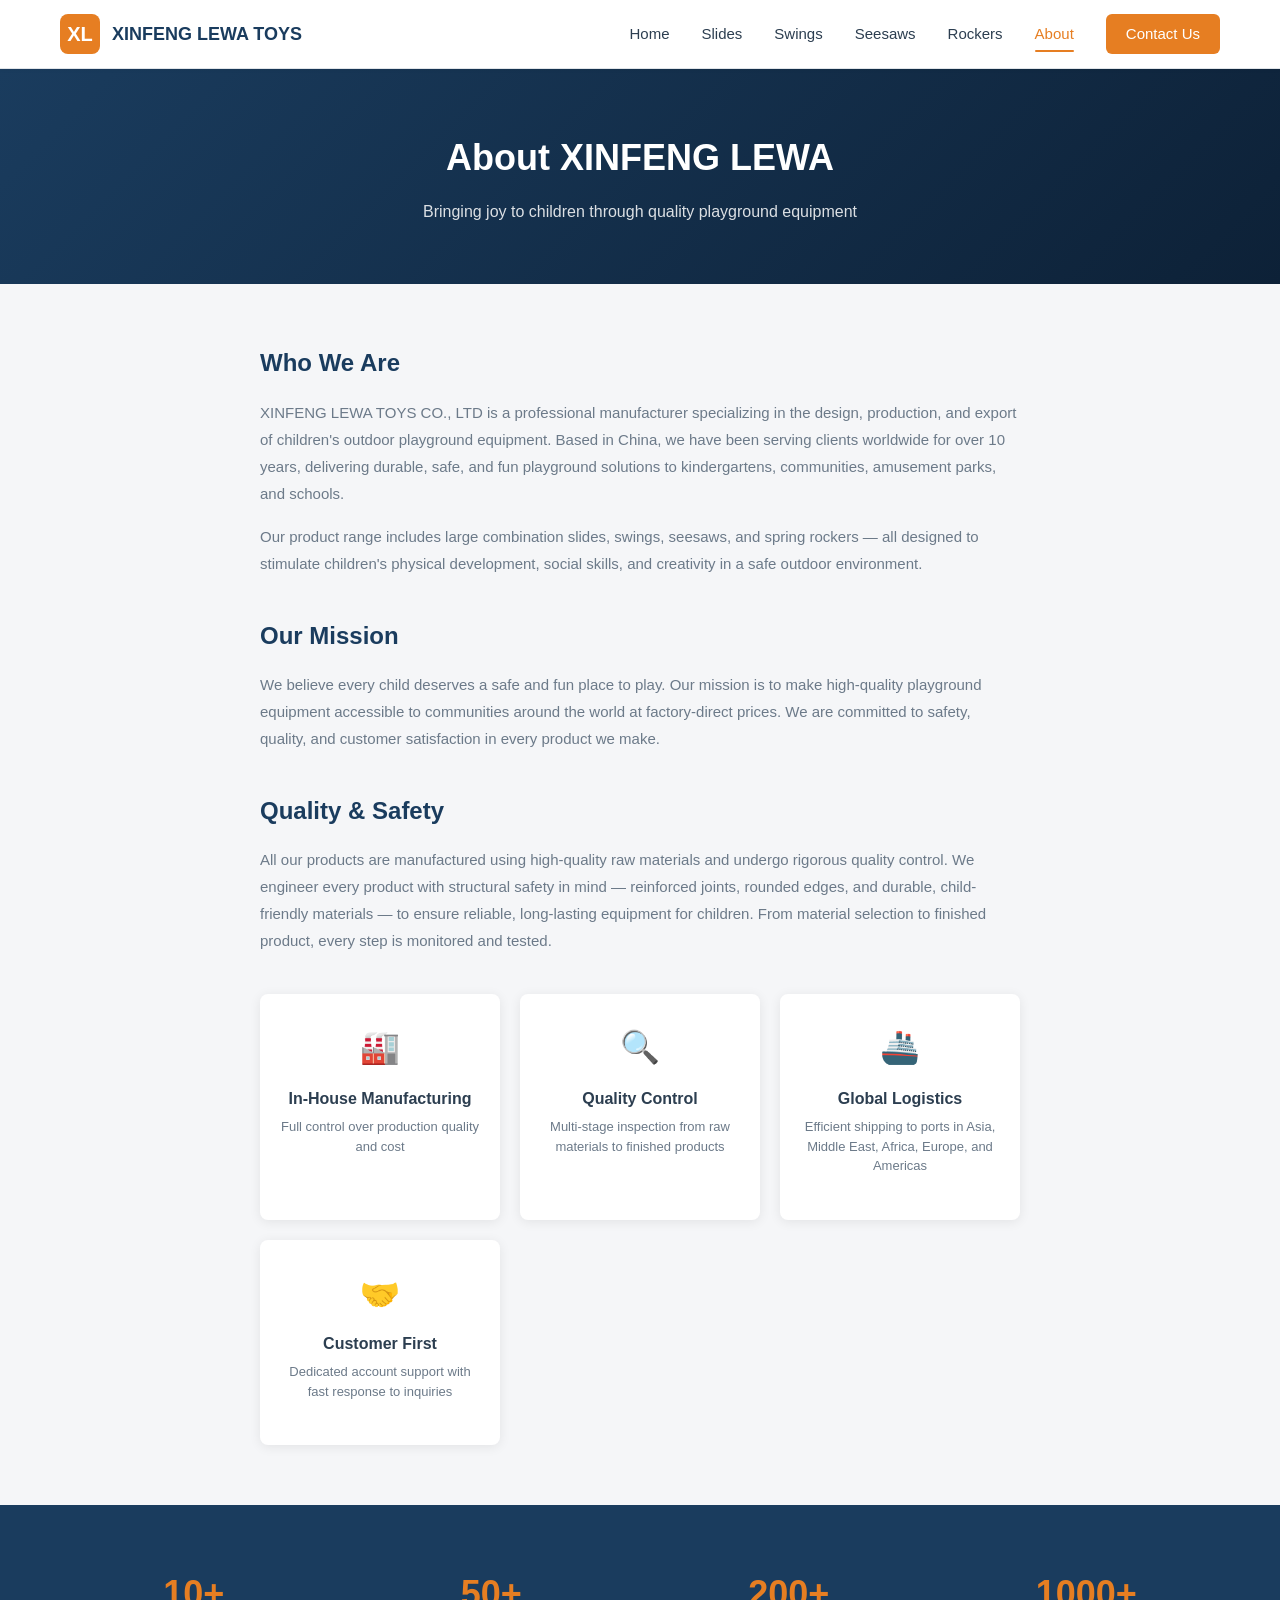
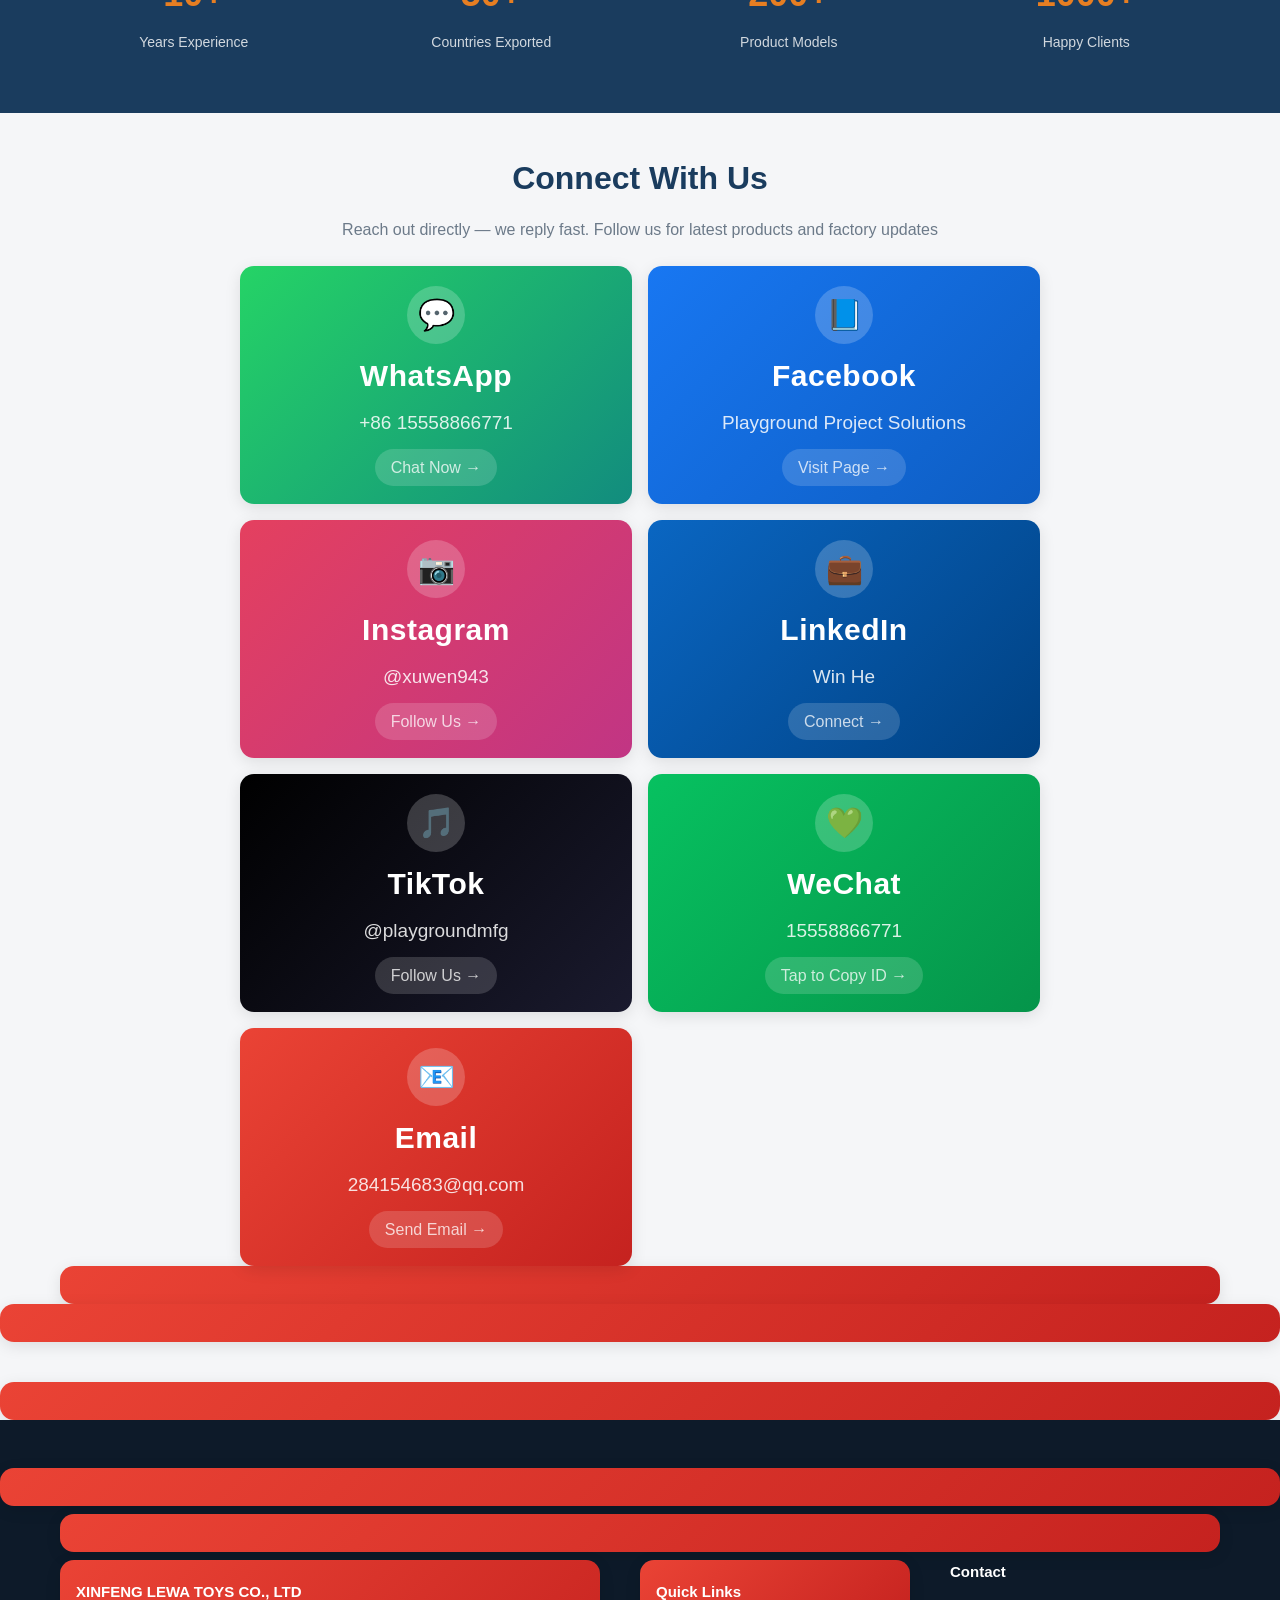
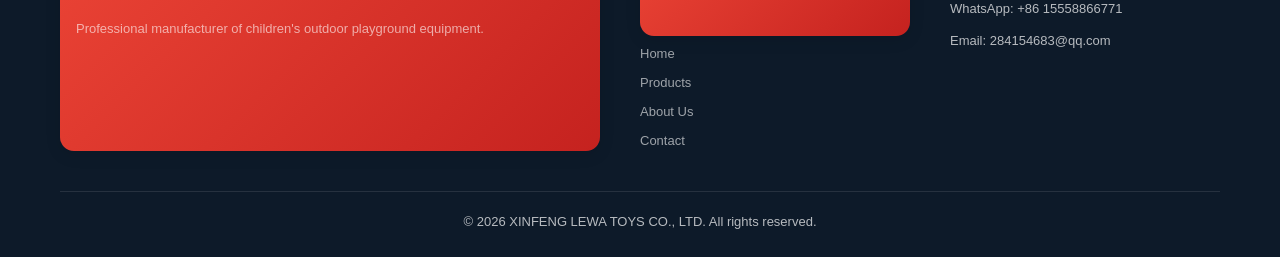
==== about.html @ b0d87ad4 "Add click-to-copy on social handles" ====
<!DOCTYPE html>
<html lang="en">
<head>
<meta charset="UTF-8">
<meta name="viewport" content="width=device-width, initial-scale=1.0">
<meta name="description" content="About XINFENG LEWA TOYS CO., LTD - China-based manufacturer of children's playground equipment with 10+ years of experience.">
<title>About Us | XINFENG LEWA TOYS</title>
<link rel="stylesheet" href="css/style.css">
</head>
<body>

<!-- HEADER -->
<header class="header">
  <div class="header-inner">
    <a href="index.html" class="logo">
      <span class="logo-icon">XL</span>
      XINFENG LEWA TOYS
    </a>
    <div class="hamburger" onclick="document.querySelector('.nav').classList.toggle('mobile-open')">
      <span></span><span></span><span></span>
    </div>
    <nav class="nav">
      <a href="index.html">Home</a>
      <a href="slides.html">Slides</a>
      <a href="swings.html">Swings</a>
      <a href="seesaws.html">Seesaws</a>
      <a href="rockers.html">Rockers</a>
      <a href="about.html" class="active">About</a>
      <a href="contact.html" class="cta">Contact Us</a>
    </nav>
  </div>
</header>

<!-- ABOUT HERO -->
<section class="about-hero">
  <div class="container">
    <h1>About XINFENG LEWA</h1>
    <p>Bringing joy to children through quality playground equipment</p>
  </div>
</section>

<!-- ABOUT CONTENT -->
<section class="about-content">
  <h2>Who We Are</h2>
  <p>XINFENG LEWA TOYS CO., LTD is a professional manufacturer specializing in the design, production, and export of children's outdoor playground equipment. Based in China, we have been serving clients worldwide for over 10 years, delivering durable, safe, and fun playground solutions to kindergartens, communities, amusement parks, and schools.</p>
  <p>Our product range includes large combination slides, swings, seesaws, and spring rockers — all designed to stimulate children's physical development, social skills, and creativity in a safe outdoor environment.</p>

  <h2>Our Mission</h2>
  <p>We believe every child deserves a safe and fun place to play. Our mission is to make high-quality playground equipment accessible to communities around the world at factory-direct prices. We are committed to safety, quality, and customer satisfaction in every product we make.</p>

  <h2>Quality & Safety</h2>
  <p>All our products are manufactured using high-quality raw materials and undergo rigorous quality control. We engineer every product with structural safety in mind — reinforced joints, rounded edges, and durable, child-friendly materials — to ensure reliable, long-lasting equipment for children. From material selection to finished product, every step is monitored and tested.</p>

  <div class="about-values">
    <div class="value-card">
      <div class="val-icon">🏭</div>
      <h3>In-House Manufacturing</h3>
      <p>Full control over production quality and cost</p>
    </div>
    <div class="value-card">
      <div class="val-icon">🔍</div>
      <h3>Quality Control</h3>
      <p>Multi-stage inspection from raw materials to finished products</p>
    </div>
    <div class="value-card">
      <div class="val-icon">🚢</div>
      <h3>Global Logistics</h3>
      <p>Efficient shipping to ports in Asia, Middle East, Africa, Europe, and Americas</p>
    </div>
    <div class="value-card">
      <div class="val-icon">🤝</div>
      <h3>Customer First</h3>
      <p>Dedicated account support with fast response to inquiries</p>
    </div>
  </div>
</section>

<!-- STATS -->
<section class="stats">
  <div class="container">
    <div class="stats-grid">
      <div class="stat-item">
        <div class="num">10+</div>
        <div class="label">Years Experience</div>
      </div>
      <div class="stat-item">
        <div class="num">50+</div>
        <div class="label">Countries Exported</div>
      </div>
      <div class="stat-item">
        <div class="num">200+</div>
        <div class="label">Product Models</div>
      </div>
      <div class="stat-item">
        <div class="num">1000+</div>
        <div class="label">Happy Clients</div>
      </div>
    </div>
  </div>
</section>

<!-- FOOTER -->
<!-- CONNECT WITH US -->
<section class="social-section">
  <div class="container">
    <div class="section-title">
      <h2>Connect With Us</h2>
      <p>Reach out directly — we reply fast. Follow us for latest products and factory updates</p>
    </div>
    <div class="social-grid">
      <a href="https://wa.me/8615558866771" target="_blank" class="social-card whatsapp">
        <div class="social-icon">💬</div>
        <div class="social-name">WhatsApp</div>
        <div class="social-handle">+86 15558866771</div>
        <span class="social-arrow">Chat Now →</span>
      </a>
      <a href="https://www.facebook.com/profile.php?id=61589571517181" target="_blank" class="social-card fb">
        <div class="social-icon">📘</div>
        <div class="social-name">Facebook</div>
        <div class="social-handle">Playground Project Solutions</div>
        <span class="social-arrow">Visit Page →</span>
      </a>
      <a href="https://www.instagram.com/xuwen943/" target="_blank" class="social-card ig">
        <div class="social-icon">📷</div>
        <div class="social-name">Instagram</div>
        <div class="social-handle">@xuwen943</div>
        <span class="social-arrow">Follow Us →</span>
      </a>
      <a href="https://www.linkedin.com/in/win-he-7419ab20b/" target="_blank" class="social-card li">
        <div class="social-icon">💼</div>
        <div class="social-name">LinkedIn</div>
        <div class="social-handle">Win He</div>
        <span class="social-arrow">Connect →</span>
      </a>
      <a href="https://www.tiktok.com/@playgroundmfg" target="_blank" class="social-card tt">
        <div class="social-icon">🎵</div>
        <div class="social-name">TikTok</div>
        <div class="social-handle">@playgroundmfg</div>
        <span class="social-arrow">Follow Us →</span>
      </a>
      <div class="social-card wx" onclick="navigator.clipboard.writeText('15558866771');alert('WeChat ID copied: 15558866771')" style="cursor:pointer;">
        <div class="social-icon">💚</div>
        <div class="social-name">WeChat</div>
        <div class="social-handle">15558866771</div>
        <span class="social-arrow">Tap to Copy ID →</span>
      </div>
      <a href="mailto:284154683@qq.com" class="social-card email">
        <div class="social-icon">📧</div>
        <div class="social-name">Email</div>
        <div class="social-handle">284154683@qq.com</div>
        <span class="social-arrow">Send Email →</span>
      </div>
    </div>
  </div>
</section>

<footer class="footer">
  <div class="container">
    <div class="footer-grid">
      <div>
        <h4>XINFENG LEWA TOYS CO., LTD</h4>
        <p>Professional manufacturer of children's outdoor playground equipment.</p>
      </div>
      <div>
        <h4>Quick Links</h4>
        <a href="index.html">Home</a>
        <a href="products.html">Products</a>
        <a href="about.html">About Us</a>
        <a href="contact.html">Contact</a>
      </div>
      <div>
        <h4>Contact</h4>
        <p>WhatsApp: +86 15558866771</p>
        <p>Email: 284154683@qq.com</p>
      </div>
    </div>
    <div class="footer-bottom">
      &copy; 2026 XINFENG LEWA TOYS CO., LTD. All rights reserved.
    </div>
  </div>
</footer>




<style>
.copy-toast {
  position: fixed;
  bottom: 24px;
  left: 50%;
  transform: translateX(-50%);
  background: #1a3c5e;
  color: #fff;
  padding: 12px 24px;
  border-radius: 8px;
  font-size: 15px;
  font-weight: 600;
  box-shadow: 0 8px 24px rgba(0,0,0,0.25);
  z-index: 99999;
  opacity: 0;
  pointer-events: none;
  transition: opacity 0.3s ease;
}
.copy-toast.show { opacity: 1; }
</style>
<script>
/* Click-to-copy for social handles */
(function(){
  var toast = document.createElement('div');
  toast.className = 'copy-toast';
  toast.textContent = 'Copied!';
  document.body.appendChild(toast);

  document.querySelectorAll('.social-handle').forEach(function(el){
    el.style.cursor = 'copy';
    el.title = 'Click to copy';
    el.addEventListener('click', function(e){
      e.stopPropagation();
      e.preventDefault();
      var text = el.textContent.trim();
      if (navigator.clipboard && navigator.clipboard.writeText) {
        navigator.clipboard.writeText(text).then(show);
      } else {
        var ta = document.createElement('textarea');
        ta.value = text;
        ta.style.position = 'fixed'; ta.style.opacity = '0';
        document.body.appendChild(ta);
        ta.select();
        document.execCommand('copy');
        document.body.removeChild(ta);
        show();
      }
      function show(){
        toast.classList.add('show');
        setTimeout(function(){ toast.classList.remove('show'); }, 1500);
      }
    });
  });
})();
</script>

</body>
</html>
---- css/style.css ----
/* ========================================
   XINFENG LEWA TOYS CO., LTD
   Official Website Styles
   ======================================== */

* { margin: 0; padding: 0; box-sizing: border-box; }

:root {
  --primary: #1a3c5e;
  --primary-light: #2a5f8f;
  --accent: #e67e22;
  --accent-hover: #d35400;
  --bg: #f5f6f8;
  --white: #ffffff;
  --text: #2c3e50;
  --text-light: #6c7a89;
  --border: #e0e4e8;
  --shadow: 0 2px 12px rgba(0,0,0,0.08);
  --shadow-lg: 0 8px 30px rgba(0,0,0,0.12);
  --radius: 8px;
  --transition: 0.3s ease;
}

body {
  font-family: -apple-system, BlinkMacSystemFont, 'Segoe UI', Roboto, 'Helvetica Neue', Arial, sans-serif;
  color: var(--text);
  background: var(--bg);
  line-height: 1.6;
  -webkit-font-smoothing: antialiased;
}

a { text-decoration: none; color: inherit; }
img { max-width: 100%; display: block; }

.container {
  max-width: 1200px;
  margin: 0 auto;
  padding: 0 20px;
}

/* ========================================
   HEADER
   ======================================== */
.header {
  background: var(--white);
  border-bottom: 1px solid var(--border);
  position: sticky;
  top: 0;
  z-index: 1000;
  box-shadow: 0 1px 4px rgba(0,0,0,0.04);
}

.header-inner {
  display: flex;
  align-items: center;
  justify-content: space-between;
  padding: 0 20px;
  max-width: 1200px;
  margin: 0 auto;
  height: 68px;
}

.logo {
  display: flex;
  align-items: center;
  gap: 12px;
  font-weight: 700;
  font-size: 18px;
  color: var(--primary);
}

.logo-icon {
  width: 40px; height: 40px;
  background: var(--accent);
  border-radius: 8px;
  display: flex; align-items: center; justify-content: center;
  color: white;
  font-size: 20px;
  font-weight: 800;
}

.nav { display: flex; gap: 32px; align-items: center; }
.nav a {
  font-size: 15px;
  font-weight: 500;
  color: var(--text);
  position: relative;
  padding: 4px 0;
  transition: color var(--transition);
}
.nav a:hover { color: var(--accent); }
.nav a.active { color: var(--accent); }
.nav a.active::after {
  content: '';
  position: absolute;
  bottom: -2px; left: 0; right: 0;
  height: 2px;
  background: var(--accent);
  border-radius: 1px;
}
.nav a.cta {
  background: var(--accent);
  color: white;
  padding: 8px 20px;
  border-radius: 6px;
  transition: background var(--transition);
}
.nav a.cta:hover { background: var(--accent-hover); }
.nav a.cta::after { display: none; }

.hamburger {
  display: none;
  flex-direction: column;
  gap: 5px;
  cursor: pointer;
  padding: 8px;
}
.hamburger span {
  display: block;
  width: 24px; height: 2px;
  background: var(--text);
  transition: var(--transition);
}

/* ========================================
   PRODUCT SHOWCASE (Top of Homepage)
   ======================================== */
.showcase {
  background: var(--white);
  padding: 28px 0 20px;
  border-bottom: 1px solid var(--border);
}

.showcase-tagline {
  text-align: center;
  margin-bottom: 24px;
}
.showcase-tagline h1 {
  font-size: 22px;
  font-weight: 700;
  color: var(--primary);
  letter-spacing: 1px;
  margin-bottom: 4px;
}
.showcase-tagline p {
  font-size: 14px;
  color: var(--text-light);
}

.showcase-grid {
  display: grid;
  grid-template-columns: repeat(4, 1fr);
  gap: 12px;
}

.showcase-card {
  position: relative;
  border-radius: 10px;
  overflow: hidden;
  cursor: pointer;
  aspect-ratio: 1 / 1;
  box-shadow: var(--shadow);
  transition: box-shadow 0.3s ease;
  display: block;
}
.showcase-card:hover {
  box-shadow: var(--shadow-lg);
}

.showcase-img {
  width: 100%;
  height: 100%;
}
.showcase-img img {
  width: 100%;
  height: 100%;
  object-fit: cover;
}

.showcase-label {
  position: absolute;
  bottom: 0; left: 0; right: 0;
  background: linear-gradient(transparent, rgba(0,0,0,0.75));
  padding: 32px 16px 16px;
  color: #fff;
}
.showcase-label .showcase-count {
  display: inline-block;
  background: var(--accent);
  padding: 3px 10px;
  border-radius: 12px;
  font-size: 12px;
  font-weight: 600;
  margin-bottom: 6px;
}
.showcase-label h3 {
  font-size: 18px;
  font-weight: 700;
}

/* ========================================
   HERO (used for CTA section at bottom)
   ======================================== */
.hero {
  background: linear-gradient(135deg, var(--primary) 0%, #0d2137 100%);
  color: white;
  padding: 80px 0;
  text-align: center;
}

.hero-badges {
  display: flex;
  justify-content: center;
  gap: 12px;
  flex-wrap: wrap;
  margin-bottom: 24px;
}
.hero-badge {
  background: rgba(255,255,255,0.15);
  border: 1px solid rgba(255,255,255,0.25);
  padding: 6px 16px;
  border-radius: 20px;
  font-size: 13px;
  font-weight: 500;
}

.hero h1 {
  font-size: 42px;
  font-weight: 800;
  margin-bottom: 16px;
  letter-spacing: -0.5px;
}
.hero p {
  font-size: 18px;
  opacity: 0.85;
  max-width: 600px;
  margin: 0 auto 32px;
}
.hero-btns { display: flex; gap: 14px; justify-content: center; flex-wrap: wrap; }
.btn {
  display: inline-block;
  padding: 12px 28px;
  border-radius: 6px;
  font-size: 15px;
  font-weight: 600;
  cursor: pointer;
  transition: all var(--transition);
  border: none;
}
.btn-primary { background: var(--accent); color: white; }
.btn-primary:hover { background: var(--accent-hover); transform: translateY(-1px); }
.btn-outline { background: transparent; color: white; border: 2px solid rgba(255,255,255,0.4); }
.btn-outline:hover { border-color: white; }

/* ========================================
   SECTIONS
   ======================================== */
.section { padding: 80px 0; }
.section-title {
  text-align: center;
  margin-bottom: 48px;
}
.section-title h2 {
  font-size: 32px;
  font-weight: 700;
  color: var(--primary);
  margin-bottom: 12px;
}
.section-title p {
  color: var(--text-light);
  font-size: 16px;
  max-width: 600px;
  margin: 0 auto;
}

/* ========================================
   PRODUCT GRID
   ======================================== */
.product-grid {
  display: grid;
  grid-template-columns: repeat(auto-fill, minmax(260px, 1fr));
  gap: 24px;
}

.product-card {
  background: var(--white);
  border-radius: var(--radius);
  overflow: hidden;
  box-shadow: var(--shadow);
  transition: box-shadow var(--transition);
  cursor: pointer;
}
.product-card:hover {
  box-shadow: var(--shadow-lg);
}

.product-card .img-wrap {
  width: 100%;
  height: 280px;
  overflow: hidden;
  background: #fff;
  display: flex;
  align-items: center;
  justify-content: center;
}
.product-card .img-wrap img {
  width: 100%;
  height: 100%;
  object-fit: contain;
}

.product-card .info {
  padding: 16px;
}
.product-card .info .model {
  font-size: 13px;
  color: var(--accent);
  font-weight: 600;
  margin-bottom: 4px;
}
.product-card .info h3 {
  font-size: 16px;
  font-weight: 600;
  margin-bottom: 6px;
  color: var(--text);
}

/* ========================================
   CATEGORY CARDS
   ======================================== */
.cat-grid {
  display: grid;
  grid-template-columns: repeat(auto-fill, minmax(260px, 1fr));
  gap: 24px;
}

.cat-card {
  background: var(--white);
  border-radius: var(--radius);
  padding: 32px 24px;
  text-align: center;
  box-shadow: var(--shadow);
  transition: all var(--transition);
  border: 2px solid transparent;
}
.cat-card:hover {
  border-color: var(--accent);
}
.cat-card .cat-icon {
  width: 60px; height: 60px;
  border-radius: 50%;
  display: flex; align-items: center; justify-content: center;
  margin: 0 auto 16px;
  font-size: 28px;
}
.cat-card h3 { font-size: 18px; margin-bottom: 8px; }
.cat-card p { color: var(--text-light); font-size: 14px; }

/* ========================================
   STATS
   ======================================== */
.stats {
  background: var(--primary);
  color: white;
  padding: 60px 0;
}
.stats-grid {
  display: grid;
  grid-template-columns: repeat(4, 1fr);
  gap: 30px;
  text-align: center;
}
.stat-item .num {
  font-size: 36px;
  font-weight: 800;
  color: var(--accent);
  margin-bottom: 8px;
}
.stat-item .label {
  font-size: 14px;
  opacity: 0.8;
}

/* ========================================
   ABOUT PAGE
   ======================================== */
.about-hero {
  background: linear-gradient(135deg, var(--primary) 0%, #0d2137 100%);
  color: white;
  padding: 60px 0;
  text-align: center;
}
.about-hero h1 { font-size: 36px; font-weight: 800; margin-bottom: 12px; }
.about-hero p { opacity: 0.85; font-size: 16px; }

.about-content {
  max-width: 800px;
  margin: 0 auto;
  padding: 60px 20px;
}
.about-content h2 {
  color: var(--primary);
  font-size: 24px;
  margin-bottom: 16px;
  margin-top: 40px;
}
.about-content h2:first-child { margin-top: 0; }
.about-content p {
  color: var(--text-light);
  margin-bottom: 16px;
  font-size: 15px;
  line-height: 1.8;
}
.about-values {
  display: grid;
  grid-template-columns: repeat(auto-fill, minmax(220px, 1fr));
  gap: 20px;
  margin-top: 40px;
}
.value-card {
  background: var(--white);
  padding: 28px 20px;
  border-radius: var(--radius);
  box-shadow: var(--shadow);
  text-align: center;
}
.value-card .val-icon {
  font-size: 32px;
  margin-bottom: 12px;
}
.value-card h3 { font-size: 16px; margin-bottom: 6px; }
.value-card p { font-size: 13px; color: var(--text-light); line-height: 1.5; }

/* ========================================
   CONTACT PAGE
   ======================================== */
.contact-grid {
  display: grid;
  grid-template-columns: 1fr 1fr;
  gap: 40px;
  max-width: 1000px;
  margin: 0 auto;
}
.contact-info h3 {
  font-size: 22px;
  margin-bottom: 20px;
  color: var(--primary);
}
.contact-item {
  display: flex;
  align-items: flex-start;
  gap: 14px;
  margin-bottom: 24px;
}
.contact-item .ci-icon {
  width: 44px; height: 44px;
  border-radius: 50%;
  background: #fef0e4;
  display: flex; align-items: center; justify-content: center;
  font-size: 20px;
  flex-shrink: 0;
}
.contact-item .ci-text h4 { font-size: 15px; margin-bottom: 4px; }
.contact-item .ci-text p { color: var(--text-light); font-size: 14px; }

/* ========================================
   SOCIAL MEDIA SECTION
   ======================================== */
.social-section {
  padding: 40px 0;
  background: var(--bg);
}
.social-section .section-title {
  margin-bottom: 24px;
}
.social-grid {
  display: grid;
  grid-template-columns: repeat(2, 1fr);
  gap: 16px;
  max-width: 800px;
  margin: 0 auto;
}
.social-card {
  display: flex;
  flex-direction: column;
  align-items: center;
  gap: 8px;
  padding: 20px 16px 18px;
  border-radius: 14px;
  text-decoration: none;
  color: #fff;
  transition: box-shadow 0.3s ease;
  box-shadow: 0 4px 16px rgba(0,0,0,0.1);
  cursor: pointer;
}
.social-card:hover {
  box-shadow: 0 12px 32px rgba(0,0,0,0.2);
}
.social-card.fb { background: linear-gradient(135deg, #1877F2, #0d5dc2); }
.social-card.ig { background: linear-gradient(135deg, #E4405F, #c13584); }
.social-card.li { background: linear-gradient(135deg, #0A66C2, #004182); }
.social-card.wx { background: linear-gradient(135deg, #07C160, #05944a); }
.social-card.whatsapp { background: linear-gradient(135deg, #25D366, #128C7E); }
.social-card.email { background: linear-gradient(135deg, #EA4335, #c5221f); }
.social-card.tt { background: linear-gradient(135deg, #000000, #1a1a2e); }
.social-card .social-icon {
  width: 58px; height: 58px;
  border-radius: 50%;
  background: rgba(255,255,255,0.2);
  display: flex; align-items: center; justify-content: center;
  font-size: 30px;
}
.social-card .social-name {
  font-size: 30px;
  font-weight: 700;
  letter-spacing: 0.5px;
}
.social-card .social-handle {
  font-size: 19px;
  opacity: 0.85;
  text-align: center;
  word-break: break-all;
}
.social-card .social-arrow {
  margin-top: 2px;
  font-size: 16px;
  opacity: 0.8;
  background: rgba(255,255,255,0.2);
  padding: 6px 16px;
  border-radius: 20px;
}

/* ========================================
   CONTACT PAGE FORM
   ======================================== */
.contact-form-wrap {
  background: var(--white);
  padding: 32px;
  border-radius: var(--radius);
  box-shadow: var(--shadow);
}
.contact-form-wrap h3 { font-size: 22px; margin-bottom: 20px; color: var(--primary); }
.form-group { margin-bottom: 16px; }
.form-group label {
  display: block;
  font-size: 14px;
  font-weight: 500;
  margin-bottom: 6px;
}
.form-group input,
.form-group textarea {
  width: 100%;
  padding: 10px 14px;
  border: 1px solid var(--border);
  border-radius: 6px;
  font-size: 14px;
  font-family: inherit;
  transition: border-color var(--transition);
}
.form-group input:focus,
.form-group textarea:focus {
  outline: none;
  border-color: var(--accent);
}
.form-group textarea { resize: vertical; min-height: 120px; }

/* ========================================
   FOOTER
   ======================================== */
.footer {
  background: #0d1a29;
  color: rgba(255,255,255,0.7);
  padding: 48px 0 24px;
}
.footer-grid {
  display: grid;
  grid-template-columns: 2fr 1fr 1fr;
  gap: 40px;
  margin-bottom: 32px;
}
.footer h4 { color: white; font-size: 15px; margin-bottom: 14px; }
.footer p { font-size: 13px; line-height: 1.7; margin-bottom: 10px; }
.footer a { color: rgba(255,255,255,0.6); font-size: 13px; display: block; margin-bottom: 8px; transition: color var(--transition); }
.footer a:hover { color: var(--accent); }
.footer-bottom {
  border-top: 1px solid rgba(255,255,255,0.1);
  padding-top: 20px;
  text-align: center;
  font-size: 13px;
}

/* ========================================
   LIGHTBOX
   ======================================== */
.lightbox {
  display: none;
  position: fixed;
  top: 0; left: 0; right: 0; bottom: 0;
  background: rgba(0,0,0,0.9);
  z-index: 9999;
  align-items: center; justify-content: center;
  cursor: pointer;
}
.lightbox.active { display: flex; }
.lightbox img {
  max-width: 90vw;
  max-height: 85vh;
  object-fit: contain;
  border-radius: 4px;
}
.lightbox-close {
  position: absolute;
  top: 20px; right: 30px;
  color: white;
  font-size: 36px;
  cursor: pointer;
  z-index: 10000;
}

/* ========================================
   RESPONSIVE
   ======================================== */
@media (max-width: 768px) {
  .header-inner { height: 60px; }
  .nav { display: none; }
  .hamburger { display: flex; }
  .nav.mobile-open {
    display: flex;
    flex-direction: column;
    position: absolute;
    top: 68px;
    left: 0; right: 0;
    background: var(--white);
    padding: 20px;
    gap: 16px;
    box-shadow: var(--shadow-lg);
    border-bottom: 1px solid var(--border);
  }

  .hero h1 { font-size: 28px; }
  .hero p { font-size: 15px; }
  .hero { padding: 50px 0; }

  .showcase { padding: 16px 0 12px; }
  .showcase-tagline h1 { font-size: 18px; }
  .showcase-tagline p { font-size: 12px; }
  .showcase-grid { grid-template-columns: repeat(2, 1fr); gap: 8px; }
  .showcase-label h3 { font-size: 15px; }

  .section { padding: 50px 0; }
  .section-title h2 { font-size: 26px; }

  .stats-grid { grid-template-columns: repeat(2, 1fr); }
  .footer-grid { grid-template-columns: 1fr; gap: 24px; }
  .contact-grid { grid-template-columns: 1fr; }
  .social-grid { grid-template-columns: repeat(2, 1fr); gap: 12px; }
  .social-card { padding: 18px 14px 16px; }
  .social-card .social-icon { width: 50px; height: 50px; font-size: 26px; }
  .social-card .social-name { font-size: 26px; }
  .social-card .social-handle { font-size: 17px; }

  .product-grid { grid-template-columns: repeat(auto-fill, minmax(150px, 1fr)); gap: 12px; }
  .cat-grid { grid-template-columns: repeat(2, 1fr); gap: 12px; }
}
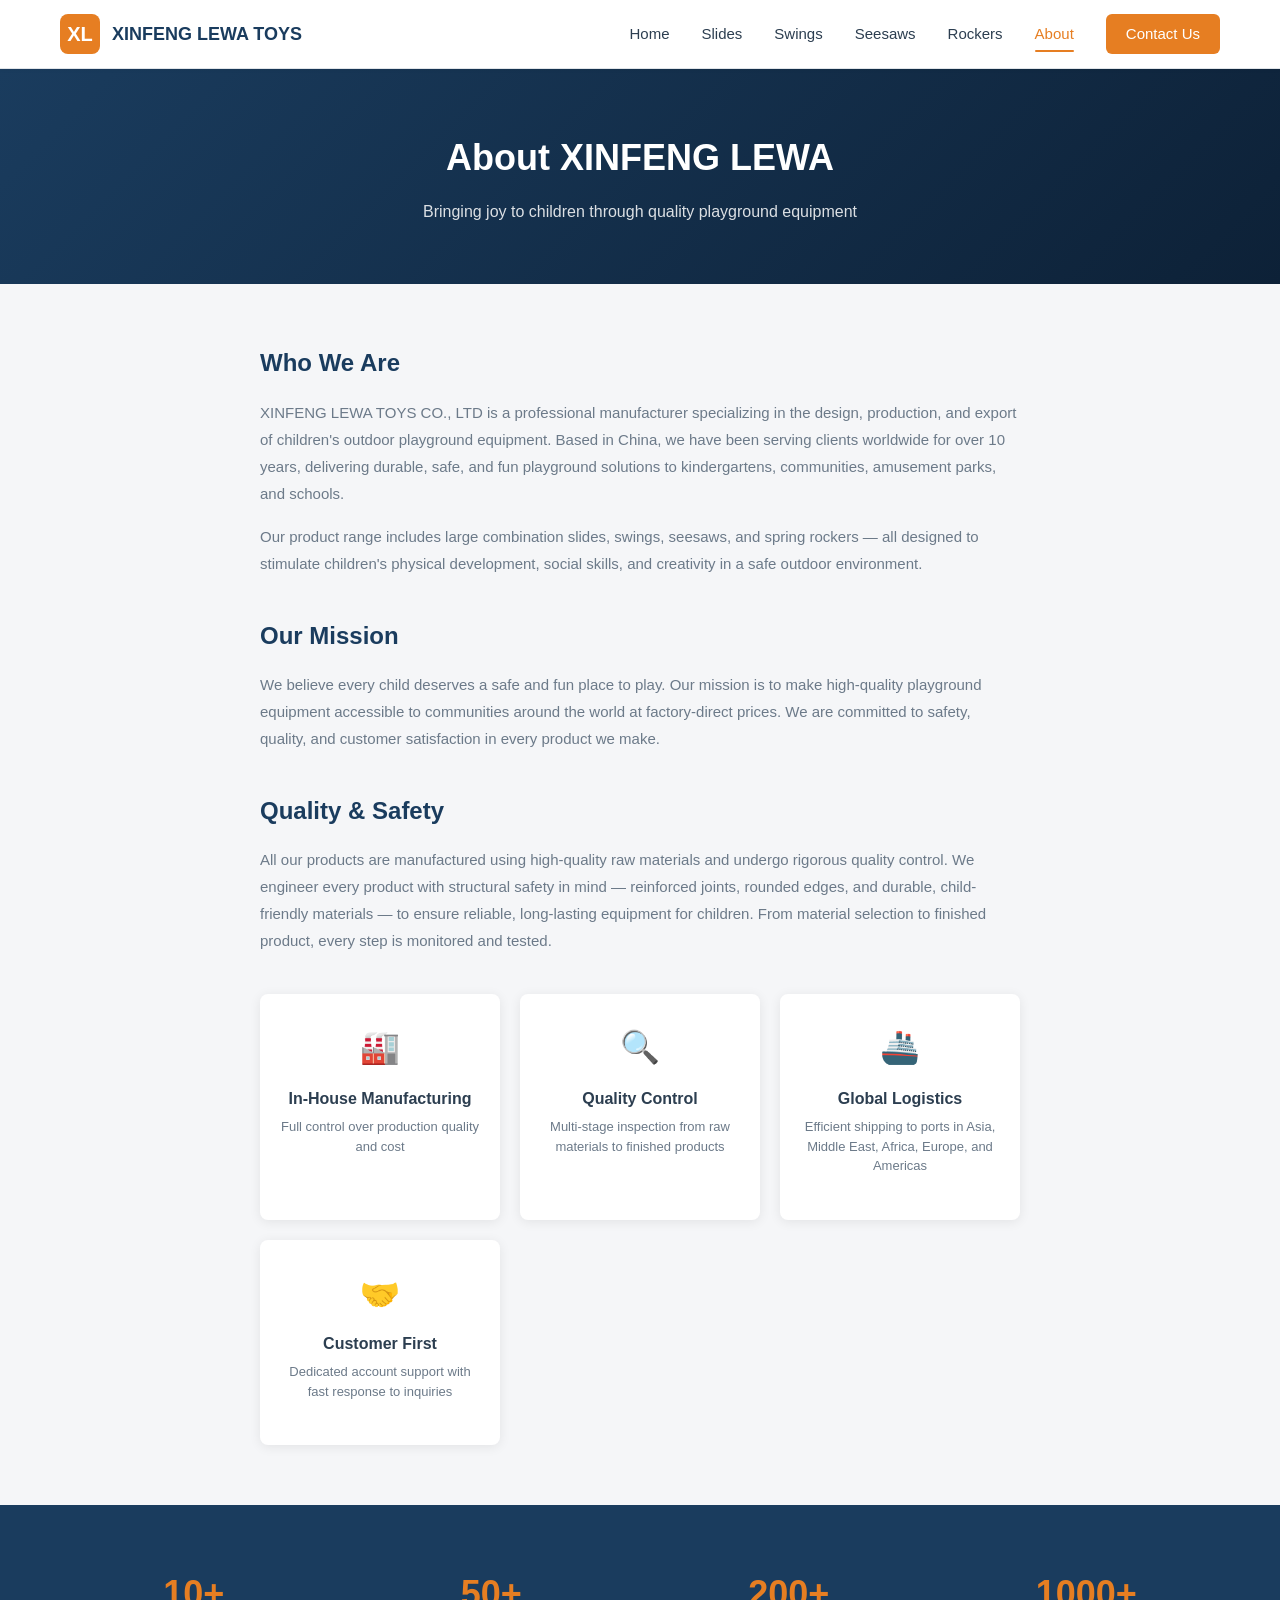
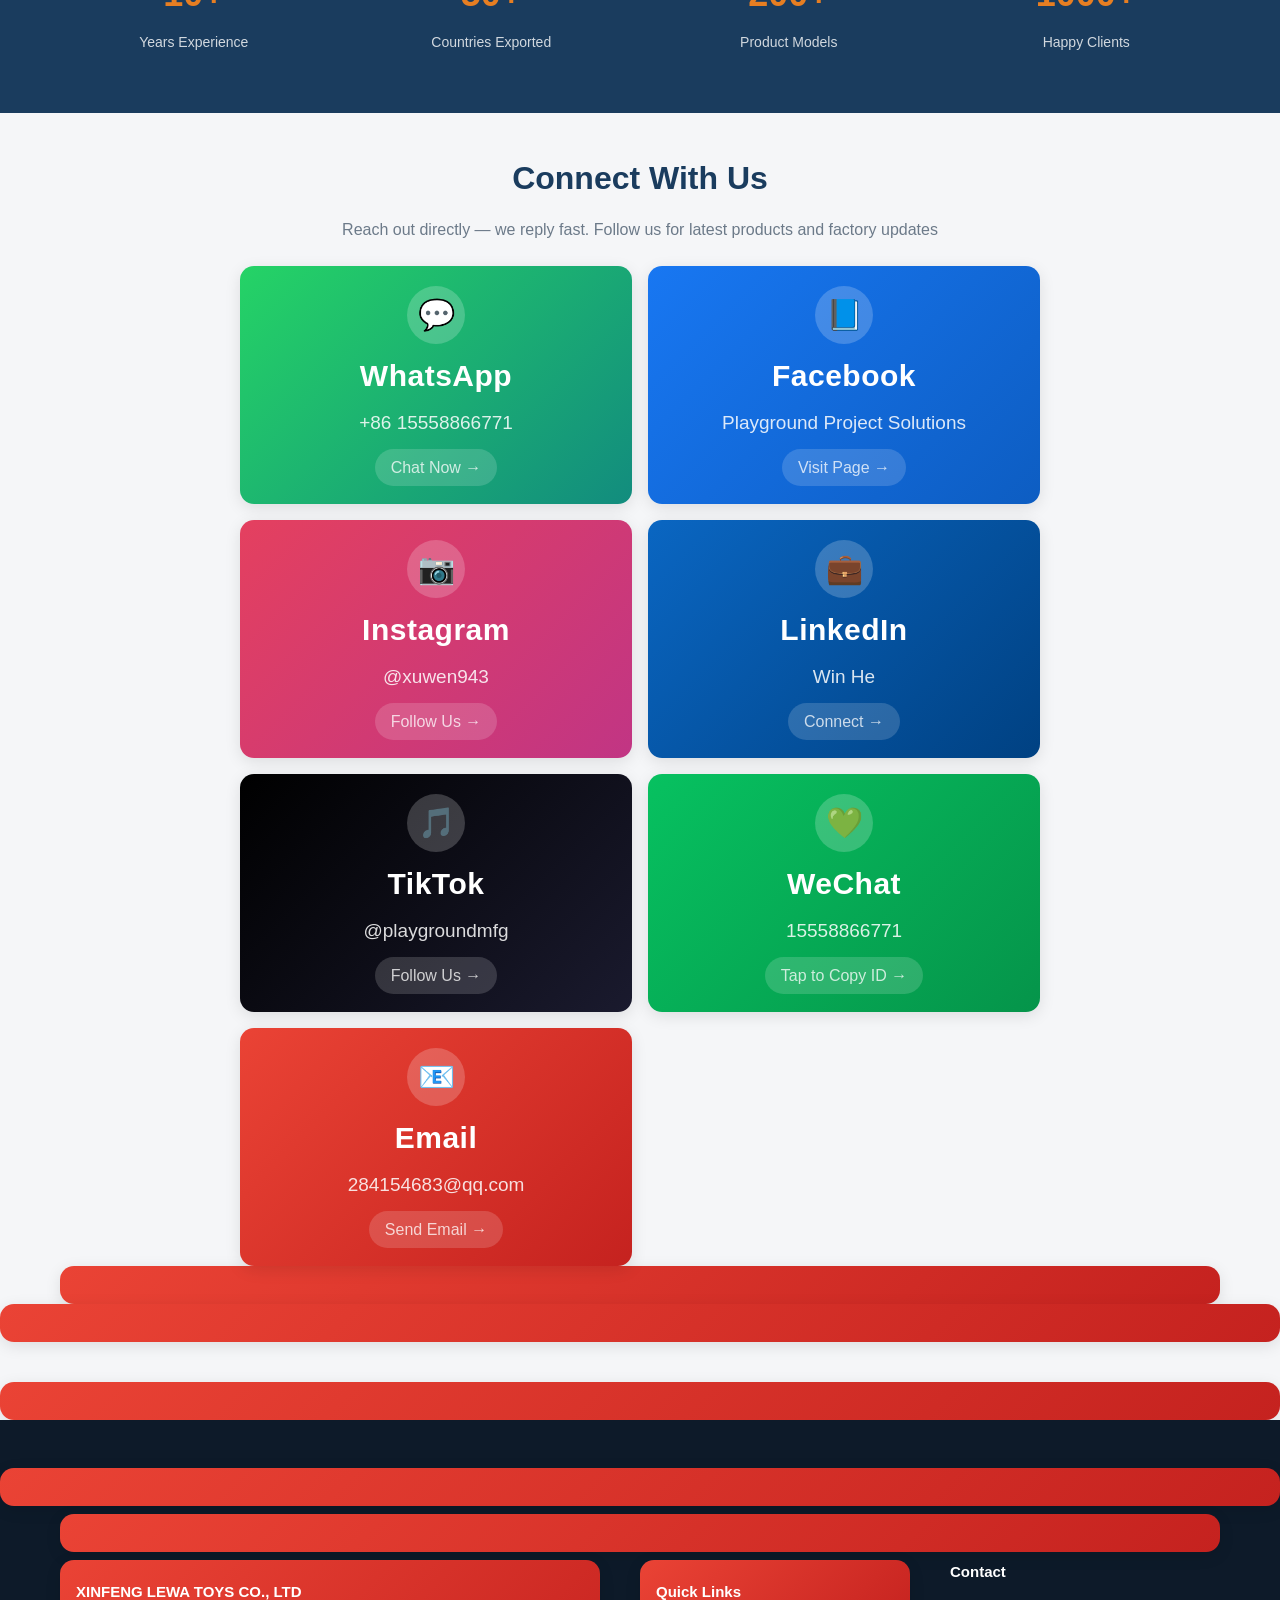
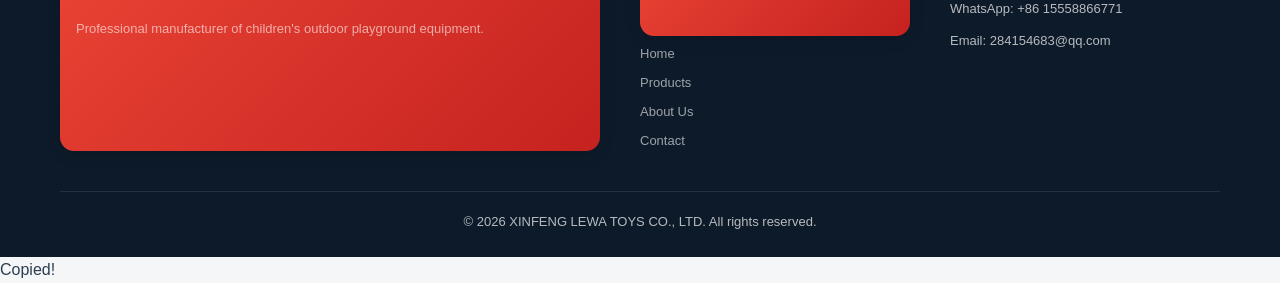
==== commit 80d11813: "Add click-to-copy on social handles" ====
--- a/about.html
+++ b/about.html
@@ -180,60 +180,24 @@
   </div>
 </footer>
 
-
-
-
-<style>
-.copy-toast {
-  position: fixed;
-  bottom: 24px;
-  left: 50%;
-  transform: translateX(-50%);
-  background: #1a3c5e;
-  color: #fff;
-  padding: 12px 24px;
-  border-radius: 8px;
-  font-size: 15px;
-  font-weight: 600;
-  box-shadow: 0 8px 24px rgba(0,0,0,0.25);
-  z-index: 99999;
-  opacity: 0;
-  pointer-events: none;
-  transition: opacity 0.3s ease;
-}
-.copy-toast.show { opacity: 1; }
-</style>
 <script>
 /* Click-to-copy for social handles */
 (function(){
-  var toast = document.createElement('div');
-  toast.className = 'copy-toast';
-  toast.textContent = 'Copied!';
-  document.body.appendChild(toast);
-
+  var t=document.createElement('div');
+  t.className='copy-toast';t.textContent='Copied!';
+  document.body.appendChild(t);
   document.querySelectorAll('.social-handle').forEach(function(el){
-    el.style.cursor = 'copy';
-    el.title = 'Click to copy';
-    el.addEventListener('click', function(e){
-      e.stopPropagation();
-      e.preventDefault();
-      var text = el.textContent.trim();
-      if (navigator.clipboard && navigator.clipboard.writeText) {
-        navigator.clipboard.writeText(text).then(show);
-      } else {
-        var ta = document.createElement('textarea');
-        ta.value = text;
-        ta.style.position = 'fixed'; ta.style.opacity = '0';
-        document.body.appendChild(ta);
-        ta.select();
-        document.execCommand('copy');
-        document.body.removeChild(ta);
-        show();
-      }
-      function show(){
-        toast.classList.add('show');
-        setTimeout(function(){ toast.classList.remove('show'); }, 1500);
-      }
+    el.style.cursor='copy';el.title='Click to copy';
+    el.addEventListener('click',function(e){
+      e.stopPropagation();e.preventDefault();
+      var tx=el.textContent.trim();
+      var cp=function(){navigator.clipboard.writeText(tx).then(sh)};
+      if(navigator.clipboard&&navigator.clipboard.writeText)cp();
+      else{var ta=document.createElement('textarea');ta.value=tx;
+        ta.style.position='fixed';ta.style.opacity='0';
+        document.body.appendChild(ta);ta.select();
+        document.execCommand('copy');document.body.removeChild(ta);sh();}
+      function sh(){t.classList.add('show');setTimeout(function(){t.classList.remove('show')},1200);}
     });
   });
 })();
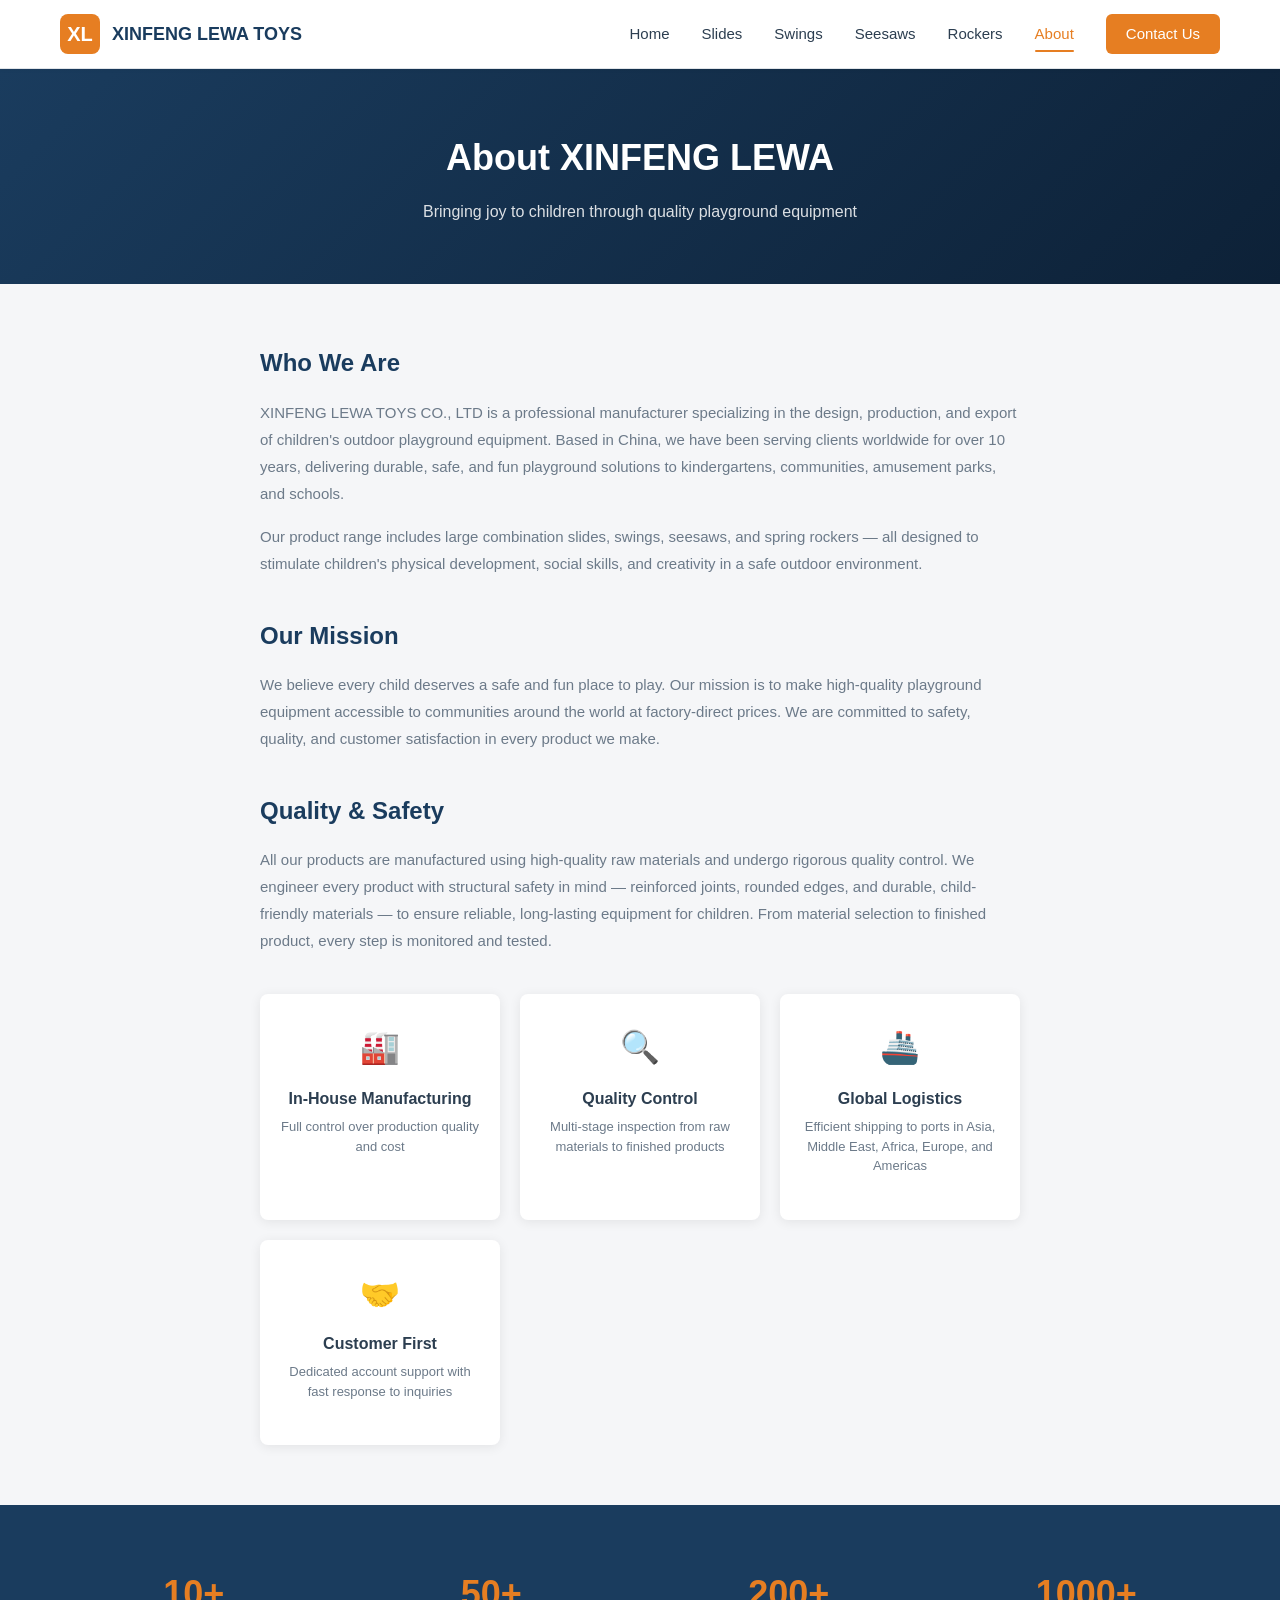
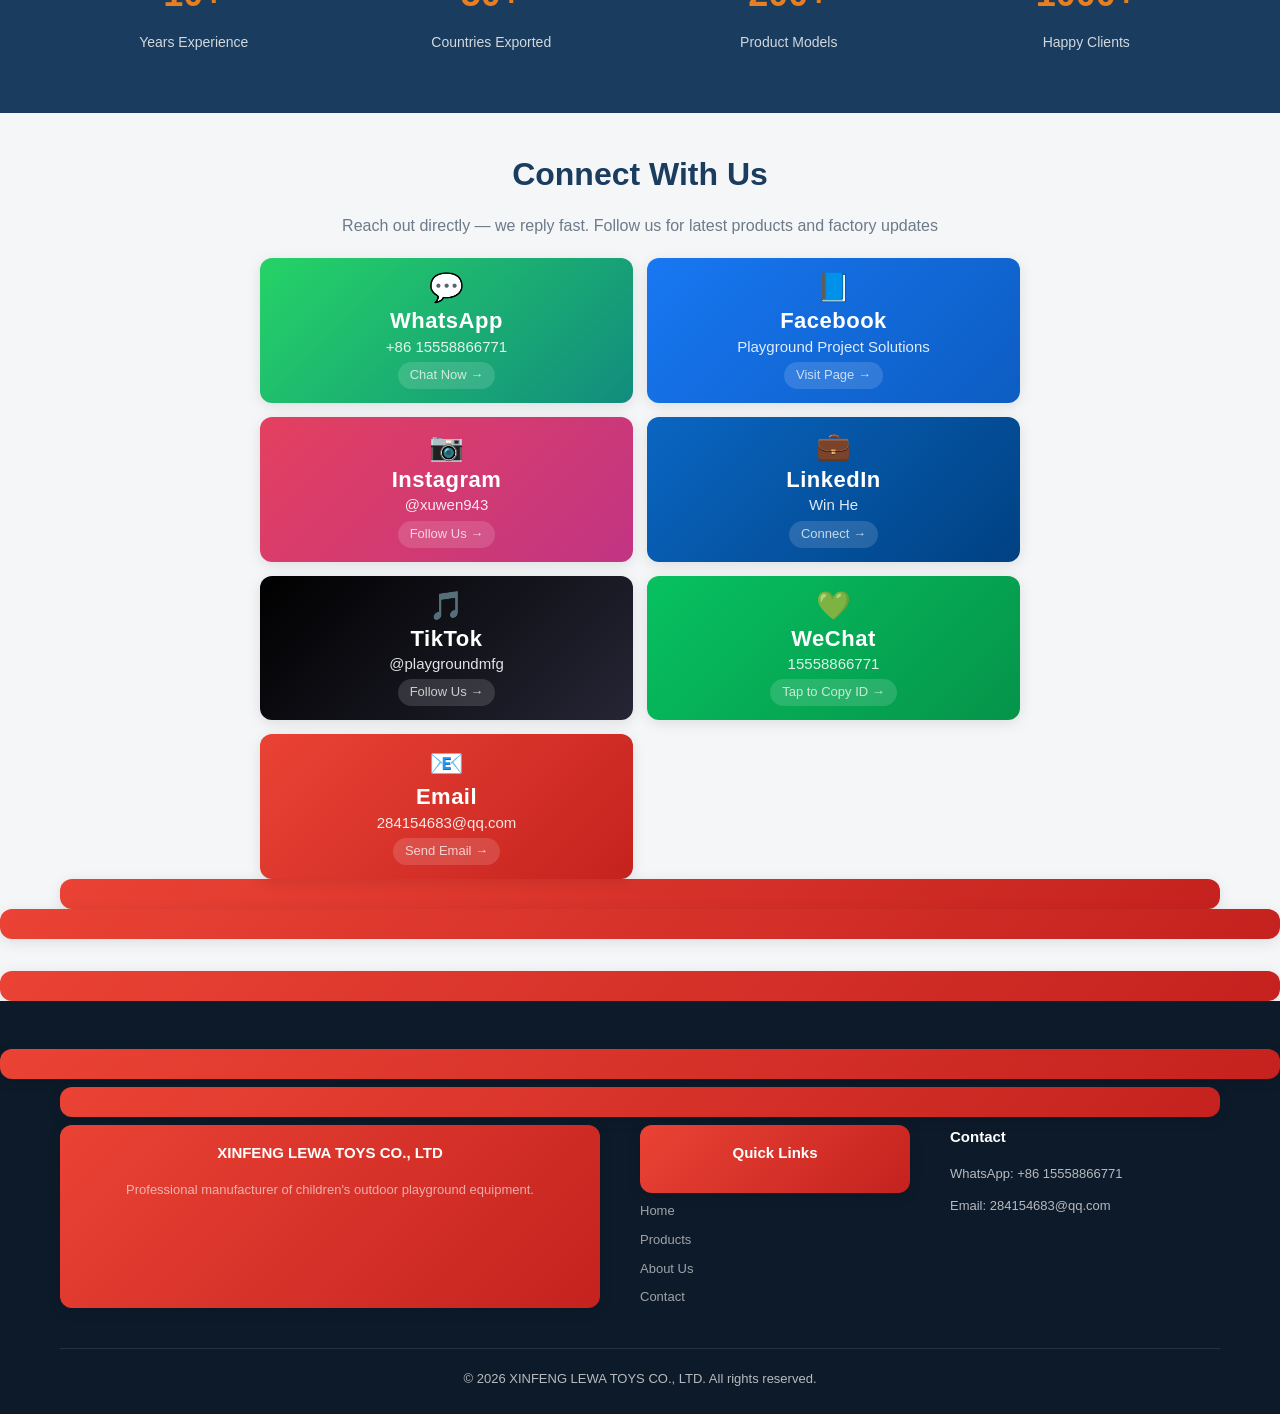
==== commit 076a57df: "Cache-bust CSS via version query param" ====
--- a/about.html
+++ b/about.html
@@ -5,7 +5,7 @@
 <meta name="viewport" content="width=device-width, initial-scale=1.0">
 <meta name="description" content="About XINFENG LEWA TOYS CO., LTD - China-based manufacturer of children's playground equipment with 10+ years of experience.">
 <title>About Us | XINFENG LEWA TOYS</title>
-<link rel="stylesheet" href="css/style.css">
+<link rel="stylesheet" href="css/style.css?v=20260716">
 </head>
 <body>
 
--- a/css/style.css
+++ b/css/style.css
@@ -467,34 +467,31 @@
    SOCIAL MEDIA SECTION
    ======================================== */
 .social-section {
-  padding: 40px 0;
+  padding: 36px 0 32px;
   background: var(--bg);
 }
 .social-section .section-title {
-  margin-bottom: 24px;
+  margin-bottom: 20px;
 }
 .social-grid {
   display: grid;
   grid-template-columns: repeat(2, 1fr);
-  gap: 16px;
-  max-width: 800px;
+  gap: 14px;
+  max-width: 760px;
   margin: 0 auto;
 }
 .social-card {
-  display: flex;
-  flex-direction: column;
-  align-items: center;
-  gap: 8px;
-  padding: 20px 16px 18px;
-  border-radius: 14px;
+  display: block;
+  text-align: center;
   text-decoration: none;
   color: #fff;
-  transition: box-shadow 0.3s ease;
-  box-shadow: 0 4px 16px rgba(0,0,0,0.1);
+  border-radius: 12px;
+  box-shadow: 0 3px 14px rgba(0,0,0,0.1);
   cursor: pointer;
+  padding: 16px 10px 14px;
 }
 .social-card:hover {
-  box-shadow: 0 12px 32px rgba(0,0,0,0.2);
+  box-shadow: 0 8px 26px rgba(0,0,0,0.18);
 }
 .social-card.fb { background: linear-gradient(135deg, #1877F2, #0d5dc2); }
 .social-card.ig { background: linear-gradient(135deg, #E4405F, #c13584); }
@@ -502,33 +499,55 @@
 .social-card.wx { background: linear-gradient(135deg, #07C160, #05944a); }
 .social-card.whatsapp { background: linear-gradient(135deg, #25D366, #128C7E); }
 .social-card.email { background: linear-gradient(135deg, #EA4335, #c5221f); }
-.social-card.tt { background: linear-gradient(135deg, #000000, #1a1a2e); }
+.social-card.tt { background: linear-gradient(135deg, #000000, #252535); }
 .social-card .social-icon {
-  width: 58px; height: 58px;
-  border-radius: 50%;
-  background: rgba(255,255,255,0.2);
-  display: flex; align-items: center; justify-content: center;
-  font-size: 30px;
+  font-size: 28px;
+  line-height: 1;
+  margin-bottom: 6px;
 }
 .social-card .social-name {
-  font-size: 30px;
+  font-size: 22px;
   font-weight: 700;
   letter-spacing: 0.5px;
+  line-height: 1.2;
+  margin-bottom: 2px;
 }
 .social-card .social-handle {
-  font-size: 19px;
-  opacity: 0.85;
-  text-align: center;
-  word-break: break-all;
+  font-size: 15px;
+  opacity: 0.88;
+  word-break: break-word;
+  line-height: 1.3;
+  cursor: copy;
 }
 .social-card .social-arrow {
-  margin-top: 2px;
-  font-size: 16px;
-  opacity: 0.8;
-  background: rgba(255,255,255,0.2);
-  padding: 6px 16px;
-  border-radius: 20px;
-}
+  display: inline-block;
+  margin-top: 6px;
+  font-size: 13px;
+  opacity: 0.78;
+  background: rgba(255,255,255,0.18);
+  padding: 3px 12px;
+  border-radius: 16px;
+}
+
+/* Copy toast */
+.copy-toast {
+  position: fixed;
+  bottom: 24px;
+  left: 50%;
+  transform: translateX(-50%);
+  background: #1a3c5e;
+  color: #fff;
+  padding: 10px 22px;
+  border-radius: 8px;
+  font-size: 15px;
+  font-weight: 600;
+  box-shadow: 0 6px 20px rgba(0,0,0,0.25);
+  z-index: 99999;
+  opacity: 0;
+  pointer-events: none;
+  transition: opacity 0.25s ease;
+}
+.copy-toast.show { opacity: 1; }
 
 /* ========================================
    CONTACT PAGE FORM
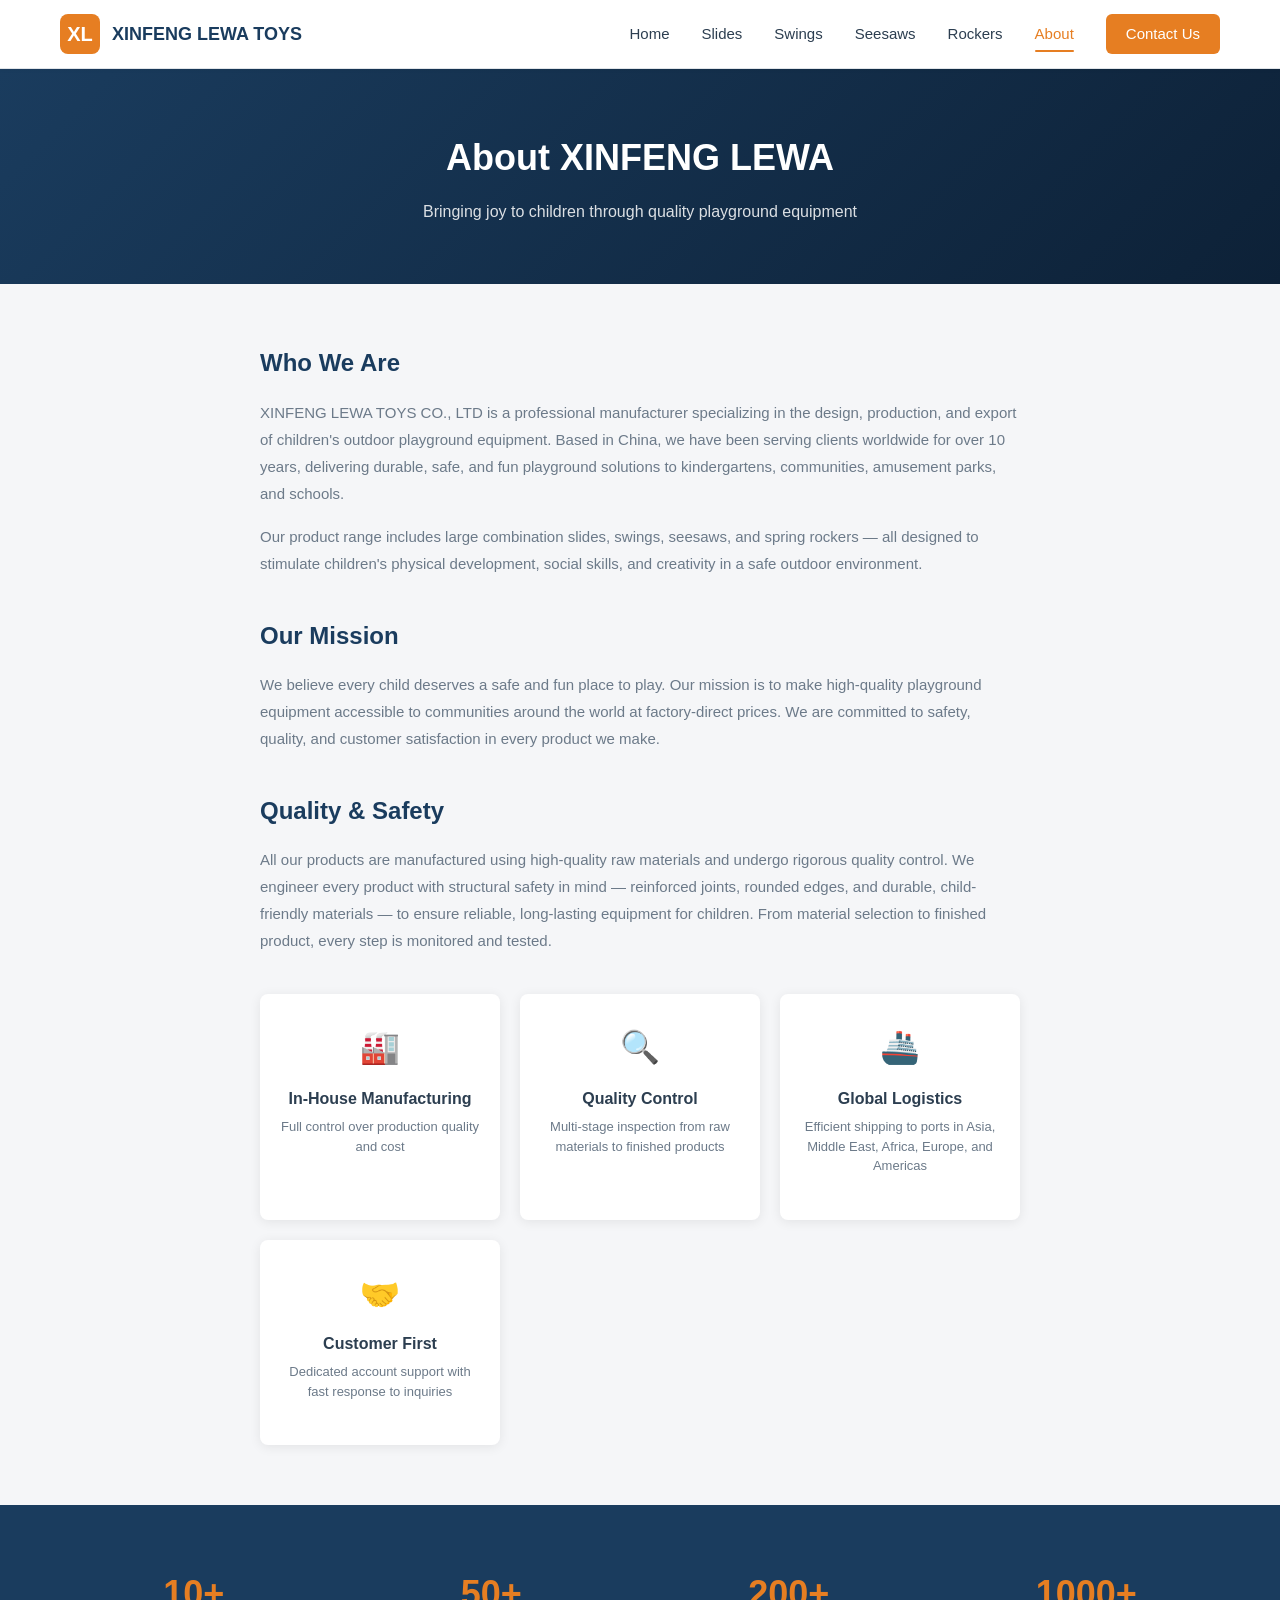
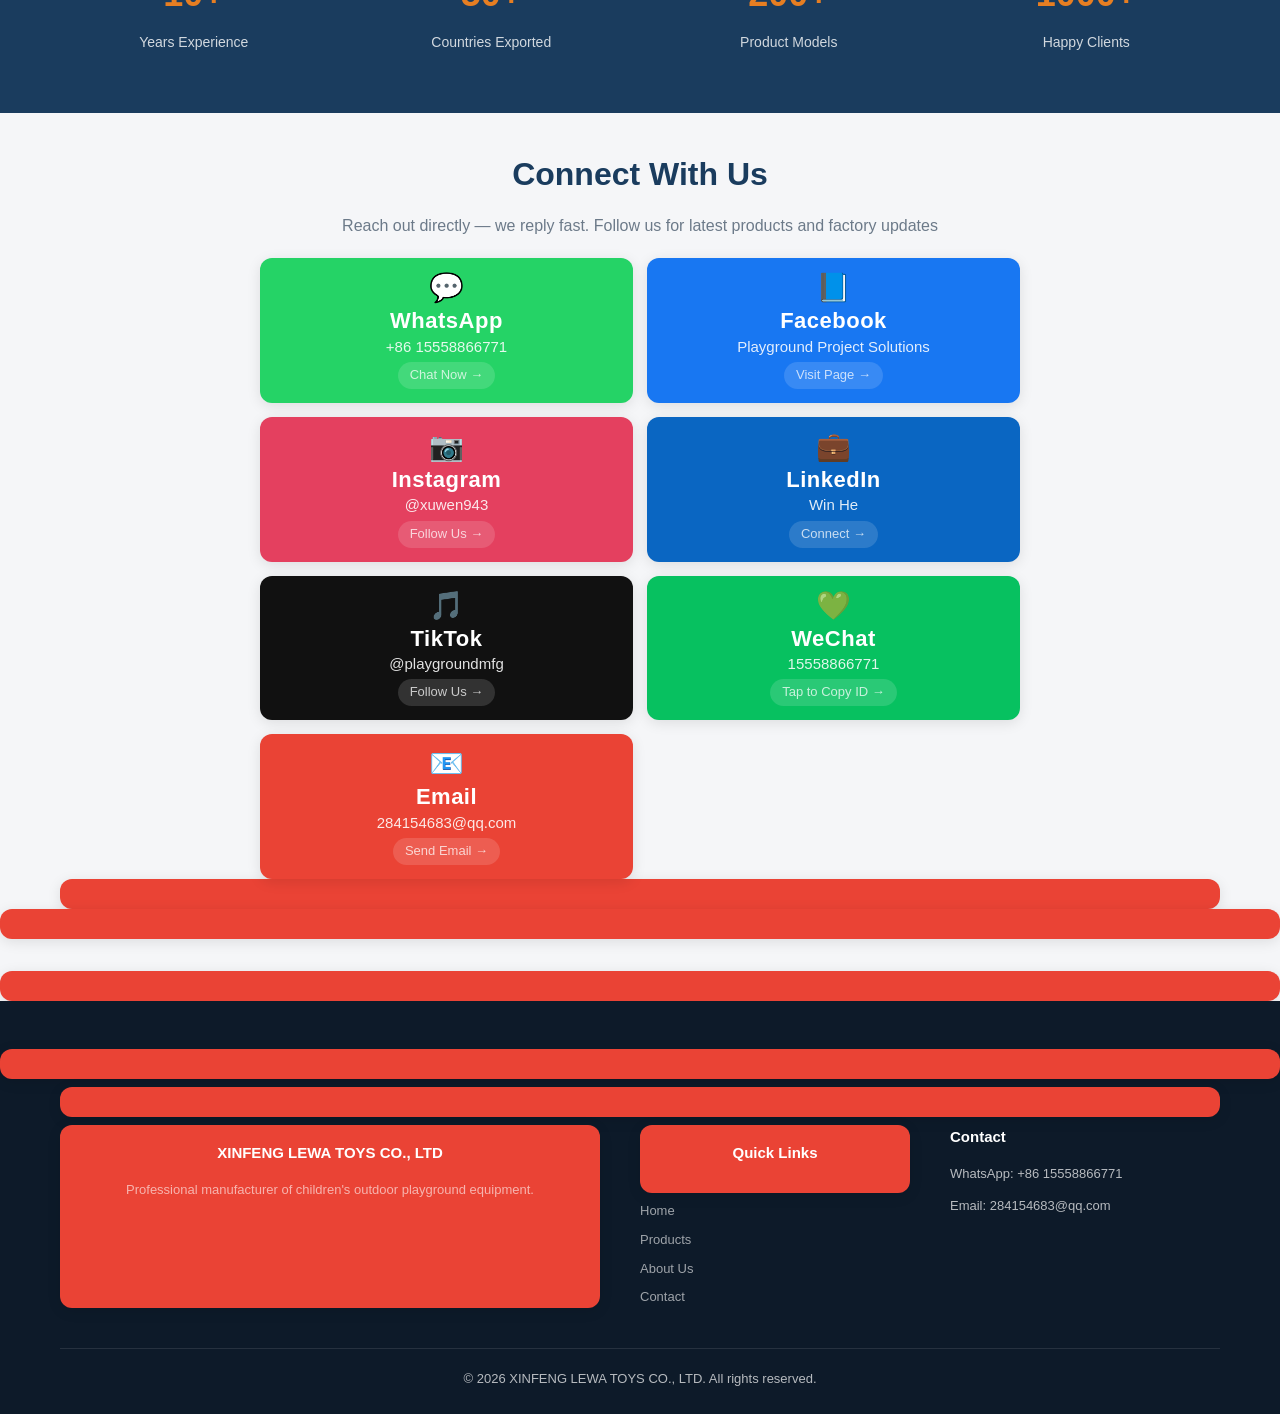
==== commit fa5bc2e6: "Update CSS version to v=20260717" ====
--- a/about.html
+++ b/about.html
@@ -5,7 +5,7 @@
 <meta name="viewport" content="width=device-width, initial-scale=1.0">
 <meta name="description" content="About XINFENG LEWA TOYS CO., LTD - China-based manufacturer of children's playground equipment with 10+ years of experience.">
 <title>About Us | XINFENG LEWA TOYS</title>
-<link rel="stylesheet" href="css/style.css?v=20260716">
+<link rel="stylesheet" href="css/style.css?v=20260717">
 </head>
 <body>
 
--- a/css/style.css
+++ b/css/style.css
@@ -493,13 +493,13 @@
 .social-card:hover {
   box-shadow: 0 8px 26px rgba(0,0,0,0.18);
 }
-.social-card.fb { background: linear-gradient(135deg, #1877F2, #0d5dc2); }
-.social-card.ig { background: linear-gradient(135deg, #E4405F, #c13584); }
-.social-card.li { background: linear-gradient(135deg, #0A66C2, #004182); }
-.social-card.wx { background: linear-gradient(135deg, #07C160, #05944a); }
-.social-card.whatsapp { background: linear-gradient(135deg, #25D366, #128C7E); }
-.social-card.email { background: linear-gradient(135deg, #EA4335, #c5221f); }
-.social-card.tt { background: linear-gradient(135deg, #000000, #252535); }
+.social-card.fb { background: #1877F2; }
+.social-card.ig { background: #E4405F; }
+.social-card.li { background: #0A66C2; }
+.social-card.wx { background: #07C160; }
+.social-card.whatsapp { background: #25D366; }
+.social-card.email { background: #EA4335; }
+.social-card.tt { background: #111; }
 .social-card .social-icon {
   font-size: 28px;
   line-height: 1;
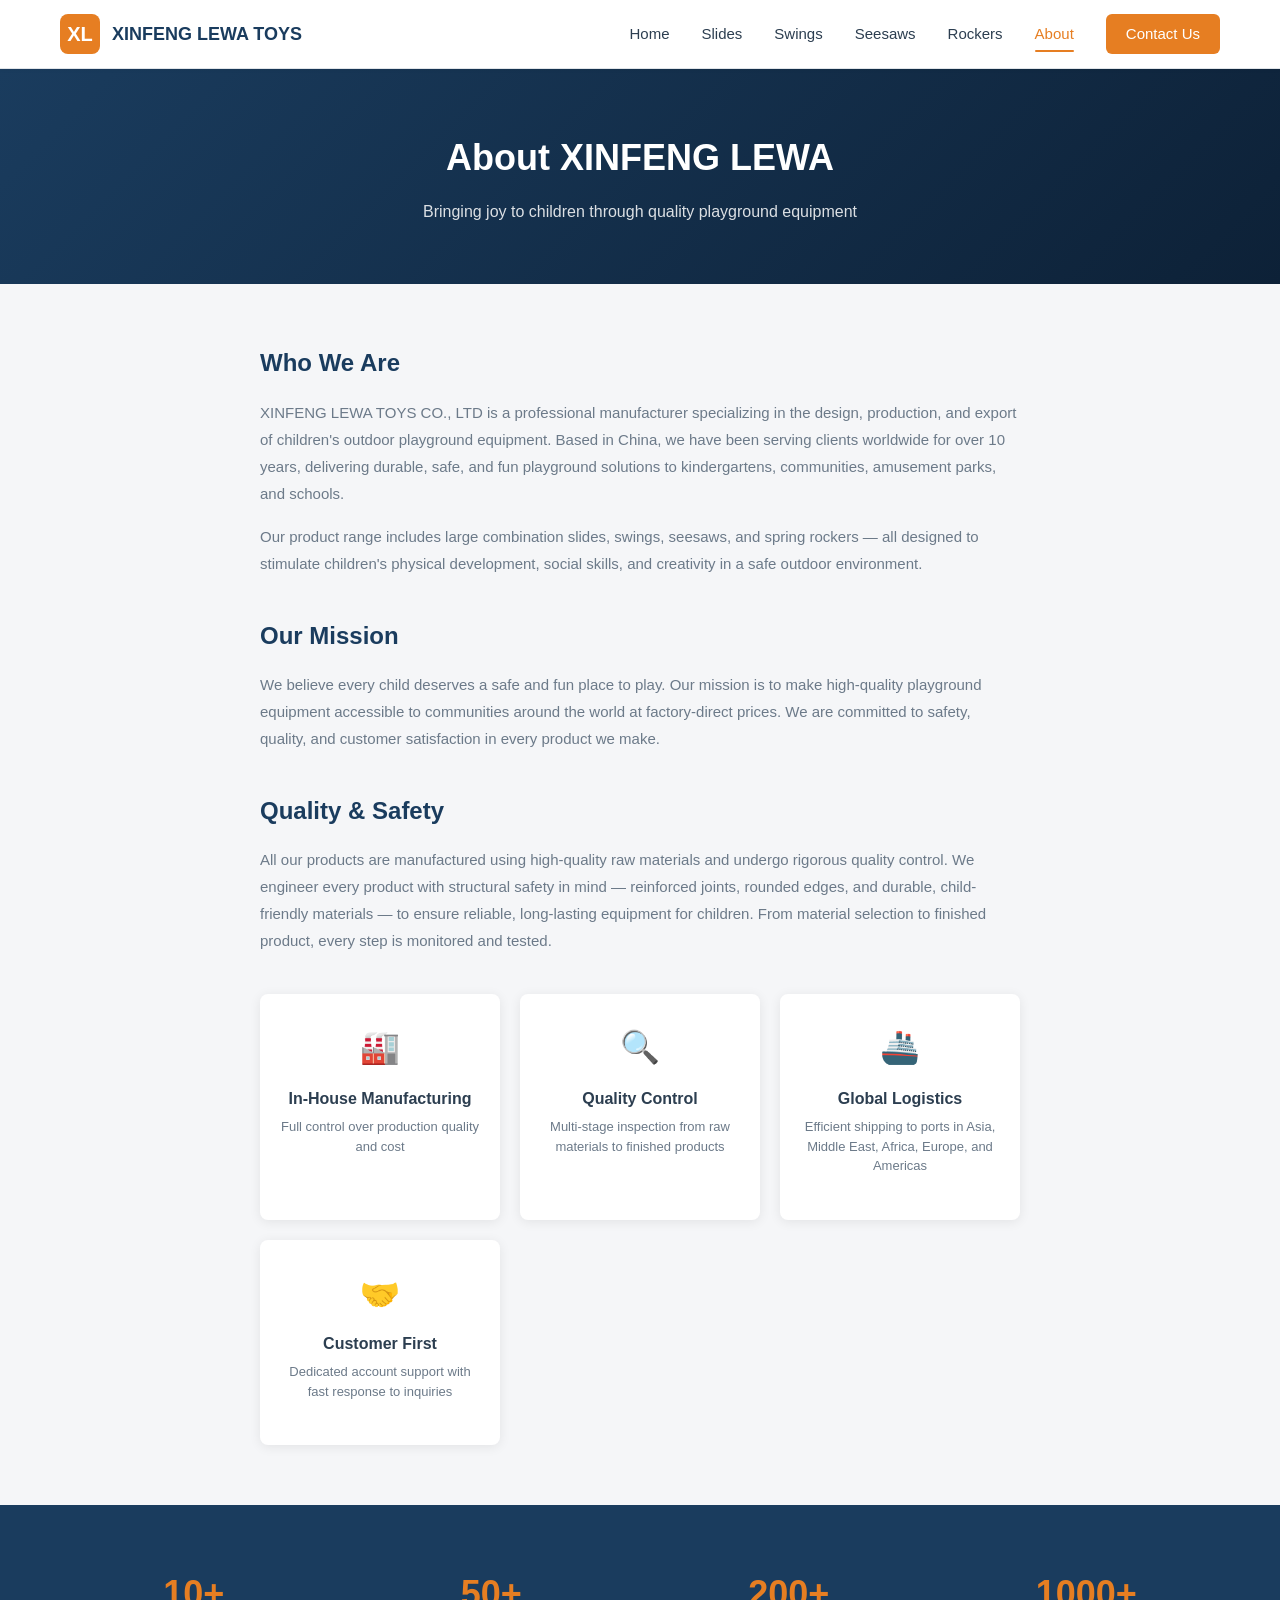
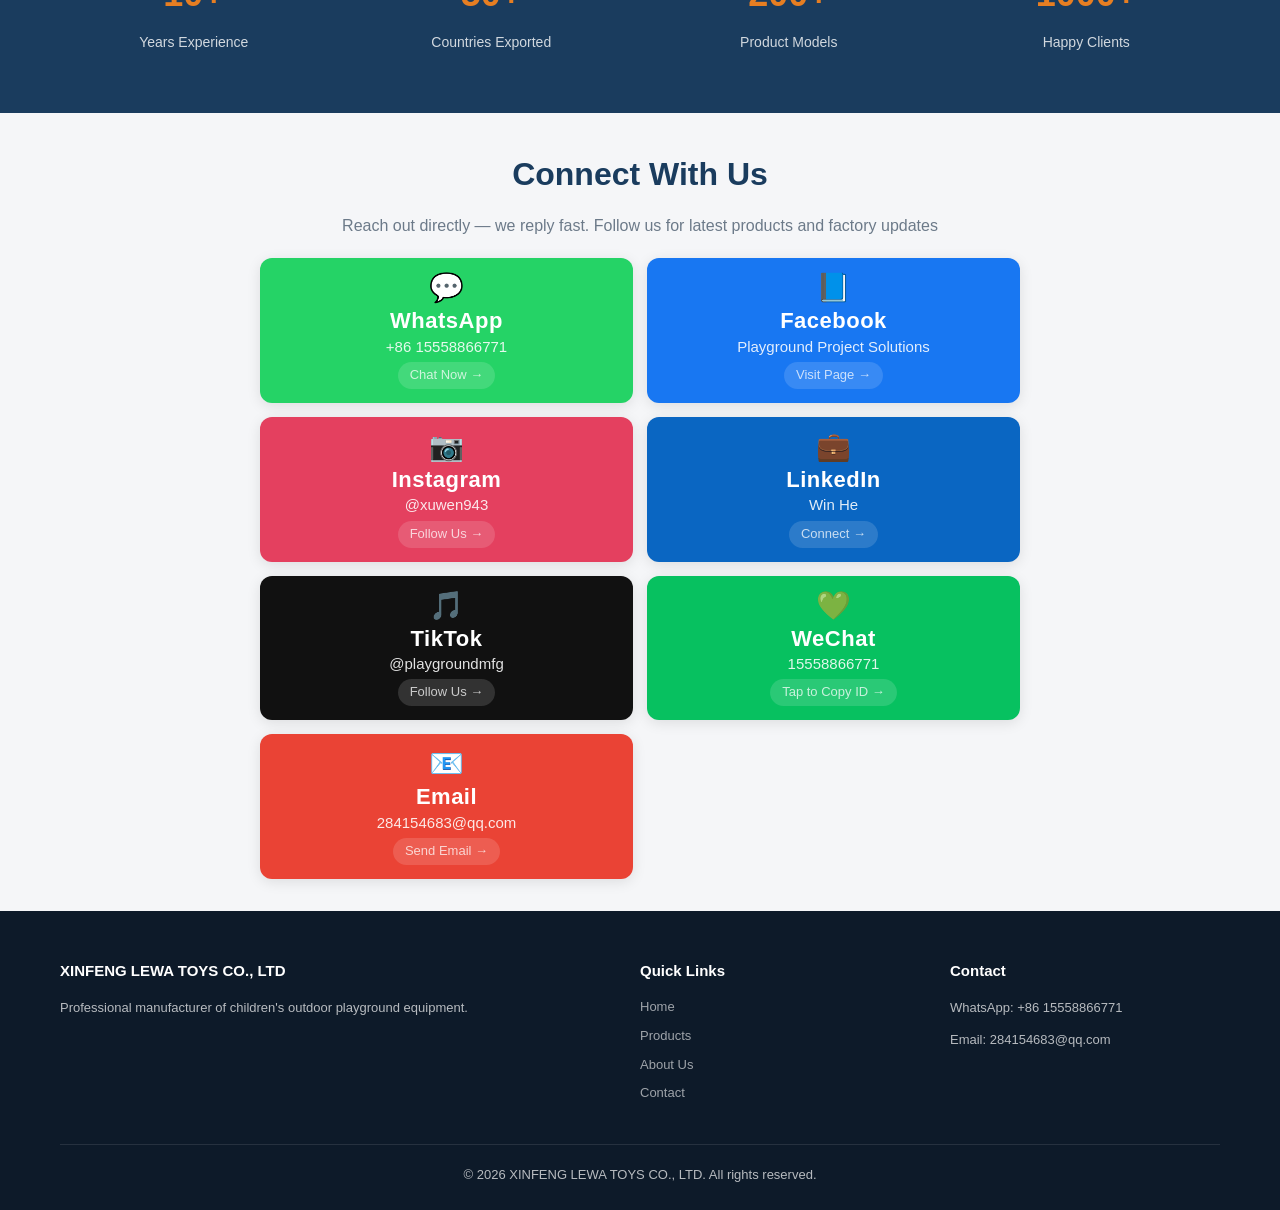
==== commit d05d3d18: "Fix unclosed email anchor tag in social section" ====
--- a/about.html
+++ b/about.html
@@ -5,7 +5,7 @@
 <meta name="viewport" content="width=device-width, initial-scale=1.0">
 <meta name="description" content="About XINFENG LEWA TOYS CO., LTD - China-based manufacturer of children's playground equipment with 10+ years of experience.">
 <title>About Us | XINFENG LEWA TOYS</title>
-<link rel="stylesheet" href="css/style.css?v=20260717">
+<link rel="stylesheet" href="css/style.css?v=20260718">
 </head>
 <body>
 
@@ -149,7 +149,7 @@
         <div class="social-name">Email</div>
         <div class="social-handle">284154683@qq.com</div>
         <span class="social-arrow">Send Email →</span>
-      </div>
+      </a>
     </div>
   </div>
 </section>
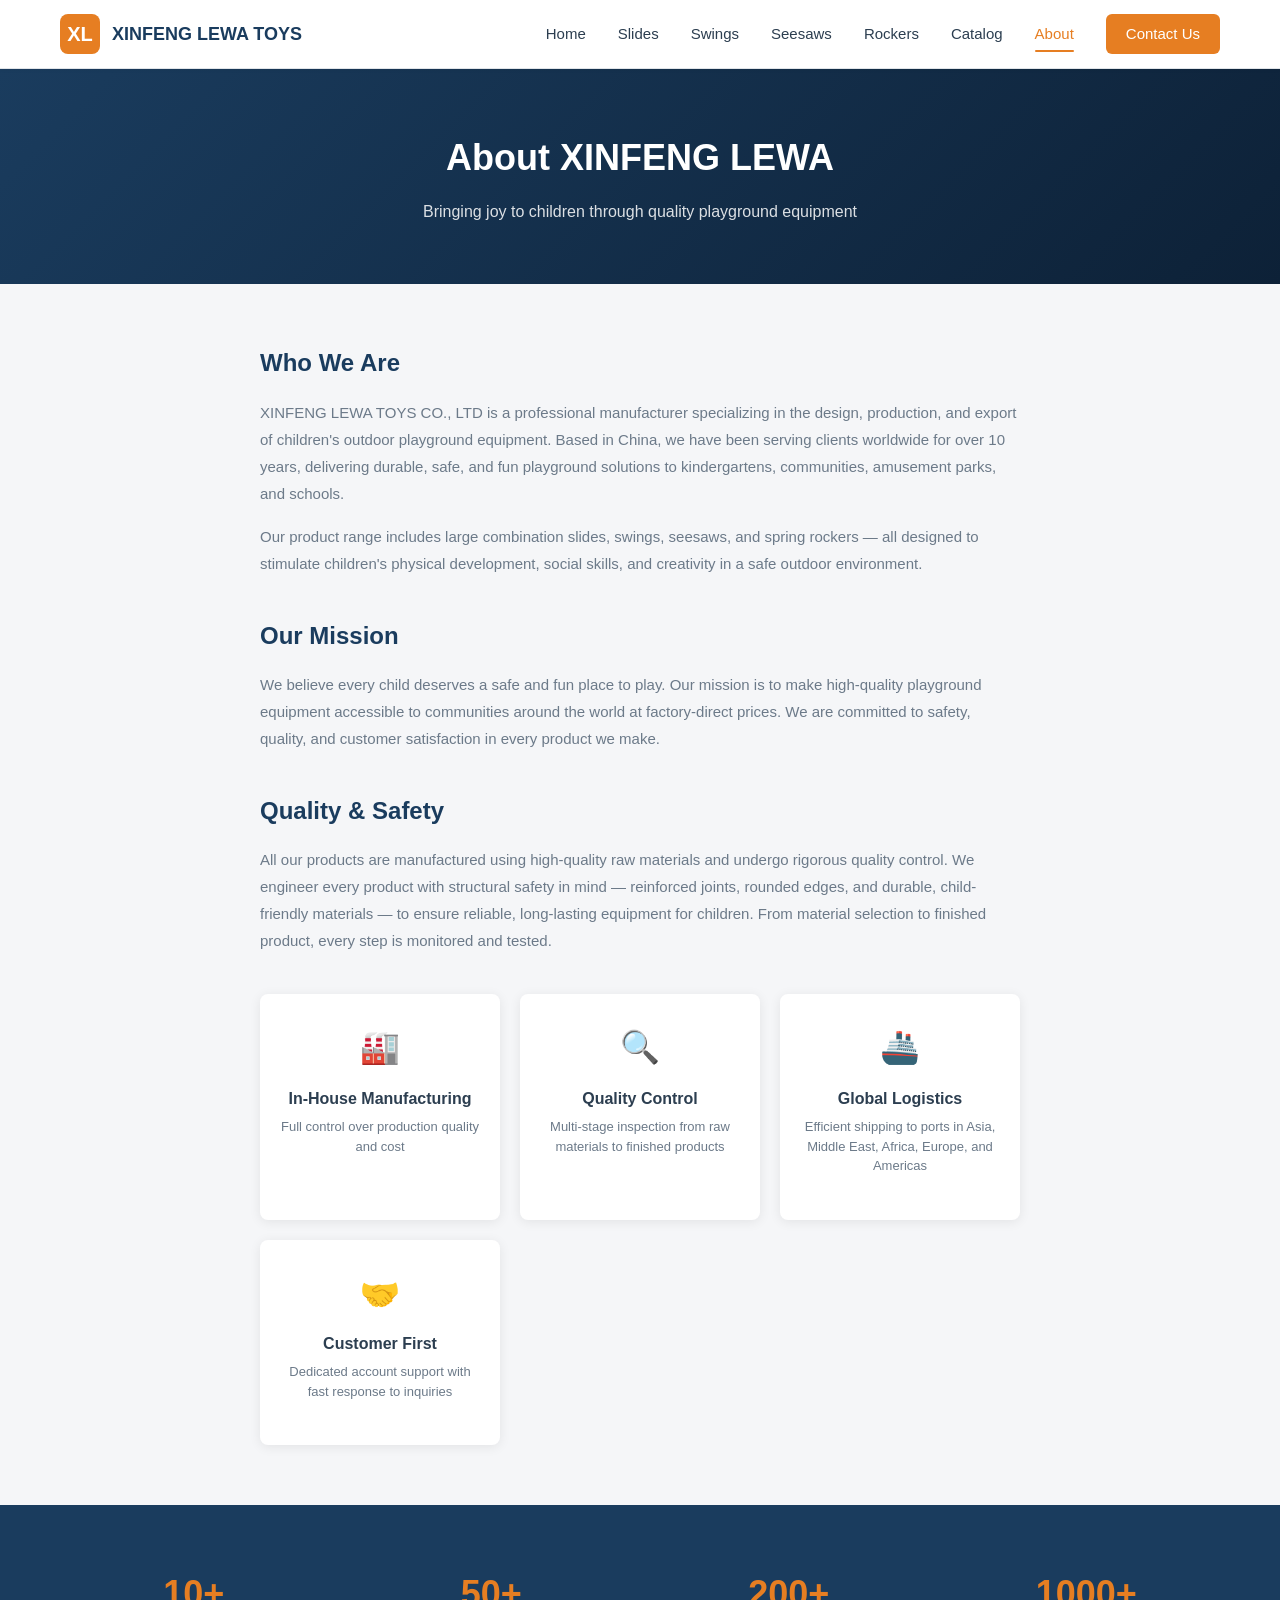
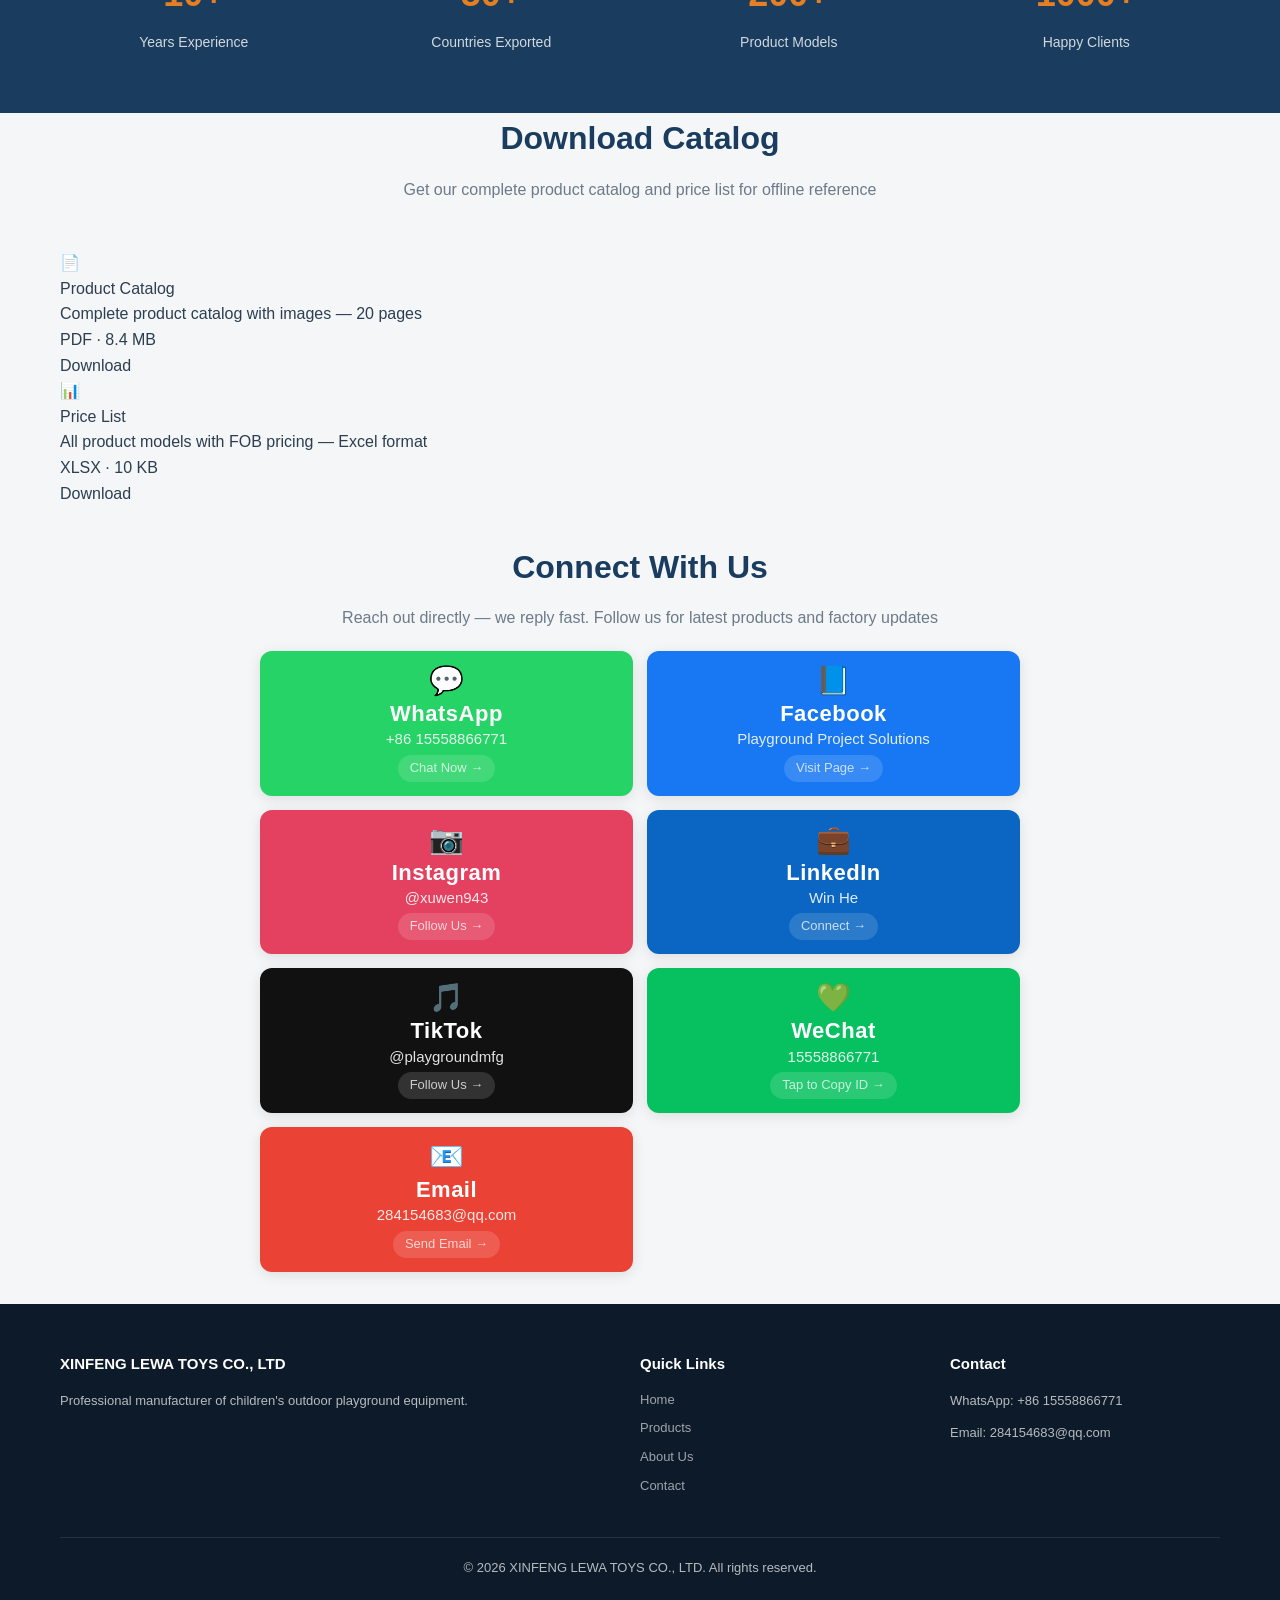
==== commit 22f6b17d: "Add catalog download section with PDF and XLSX" ====
--- a/about.html
+++ b/about.html
@@ -5,7 +5,7 @@
 <meta name="viewport" content="width=device-width, initial-scale=1.0">
 <meta name="description" content="About XINFENG LEWA TOYS CO., LTD - China-based manufacturer of children's playground equipment with 10+ years of experience.">
 <title>About Us | XINFENG LEWA TOYS</title>
-<link rel="stylesheet" href="css/style.css?v=20260718">
+<link rel="stylesheet" href="css/style.css?v=20260719">
 </head>
 <body>
 
@@ -25,6 +25,7 @@
       <a href="swings.html">Swings</a>
       <a href="seesaws.html">Seesaws</a>
       <a href="rockers.html">Rockers</a>
+      <a href="#download">Catalog</a>
       <a href="about.html" class="active">About</a>
       <a href="contact.html" class="cta">Contact Us</a>
     </nav>
@@ -100,6 +101,32 @@
 </section>
 
 <!-- FOOTER -->
+<!-- DOWNLOAD CATALOG -->
+<section class="download-section" id="download">
+  <div class="container">
+    <div class="section-title">
+      <h2>Download Catalog</h2>
+      <p>Get our complete product catalog and price list for offline reference</p>
+    </div>
+    <div class="download-grid">
+      <a href="downloads/Kids_Slide_Catalog.pdf" class="download-card" download>
+        <div class="download-icon">📄</div>
+        <div class="download-name">Product Catalog</div>
+        <div class="download-desc">Complete product catalog with images &mdash; 20 pages</div>
+        <div class="download-size">PDF &middot; 8.4 MB</div>
+        <span class="download-btn">Download</span>
+      </a>
+      <a href="downloads/All_Products_Price_List.xlsx" class="download-card" download>
+        <div class="download-icon">📊</div>
+        <div class="download-name">Price List</div>
+        <div class="download-desc">All product models with FOB pricing &mdash; Excel format</div>
+        <div class="download-size">XLSX &middot; 10 KB</div>
+        <span class="download-btn">Download</span>
+      </a>
+    </div>
+  </div>
+</section>
+
 <!-- CONNECT WITH US -->
 <section class="social-section">
   <div class="container">
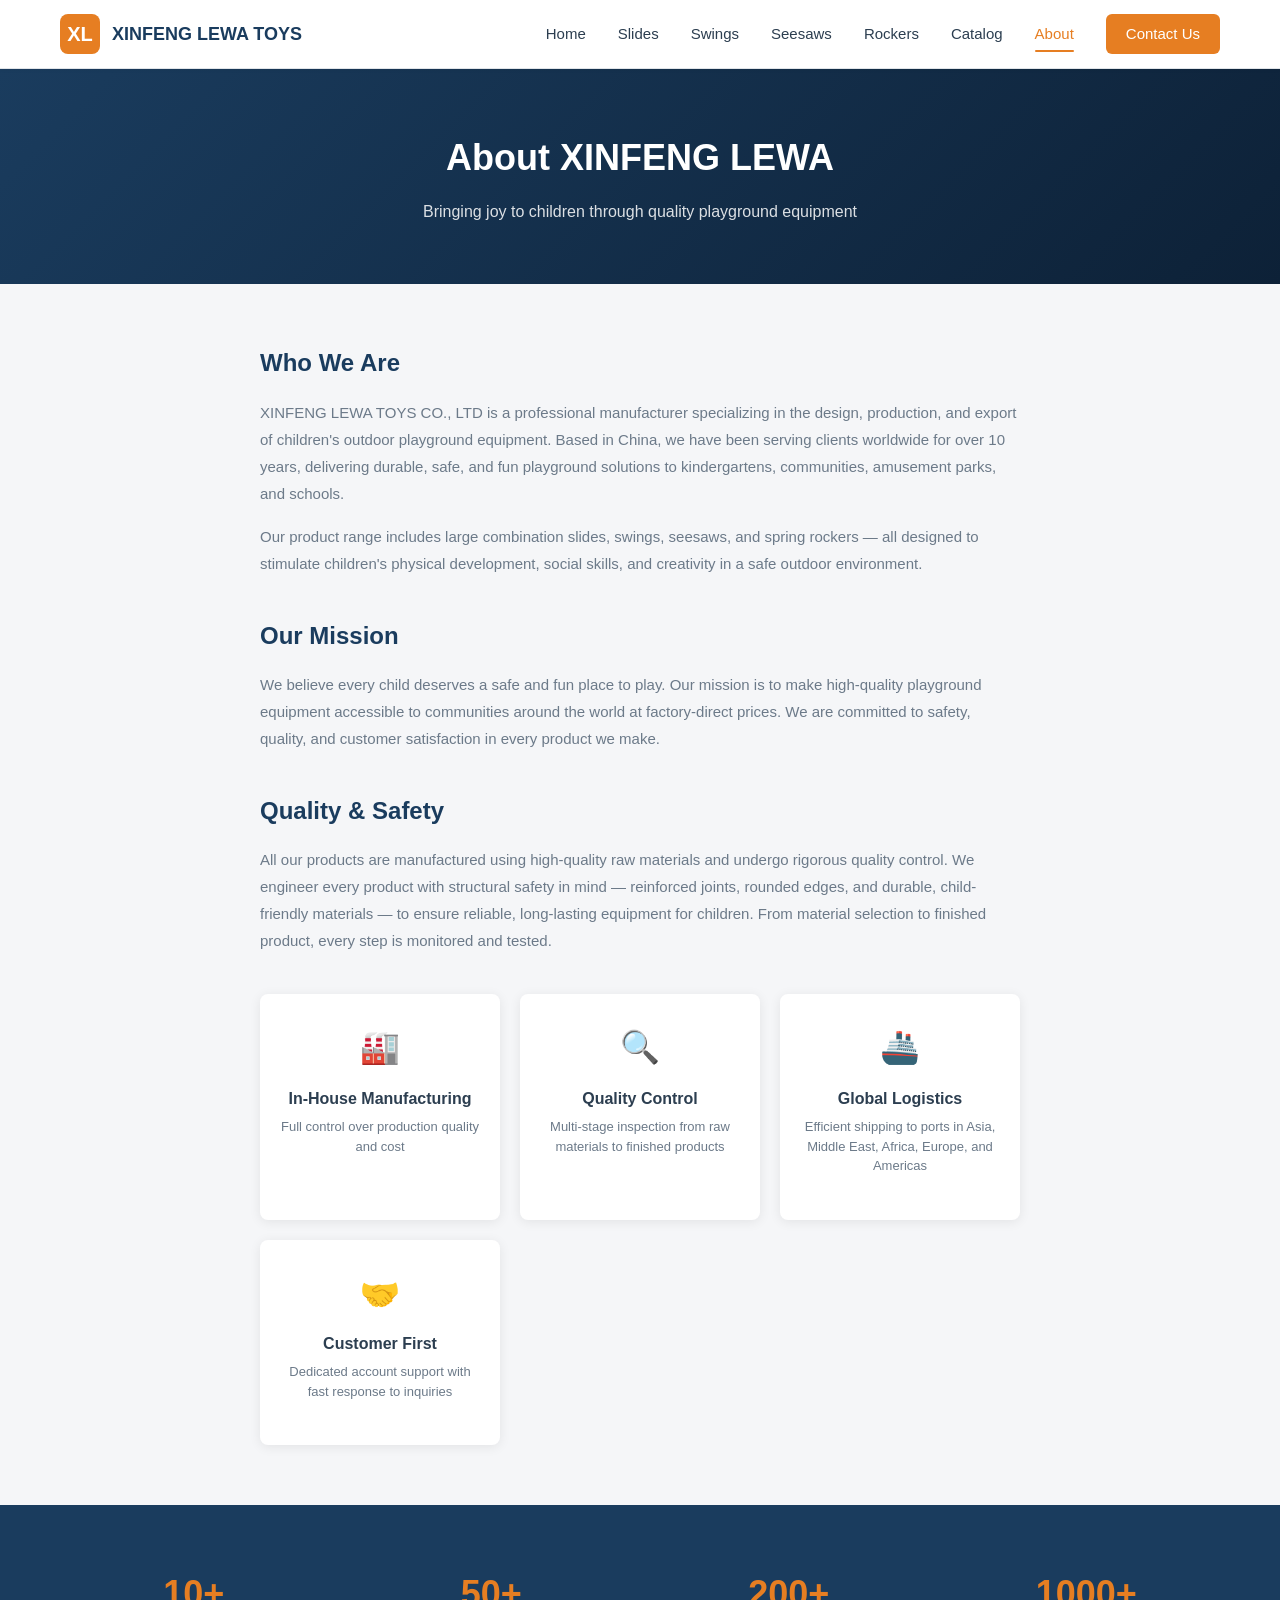
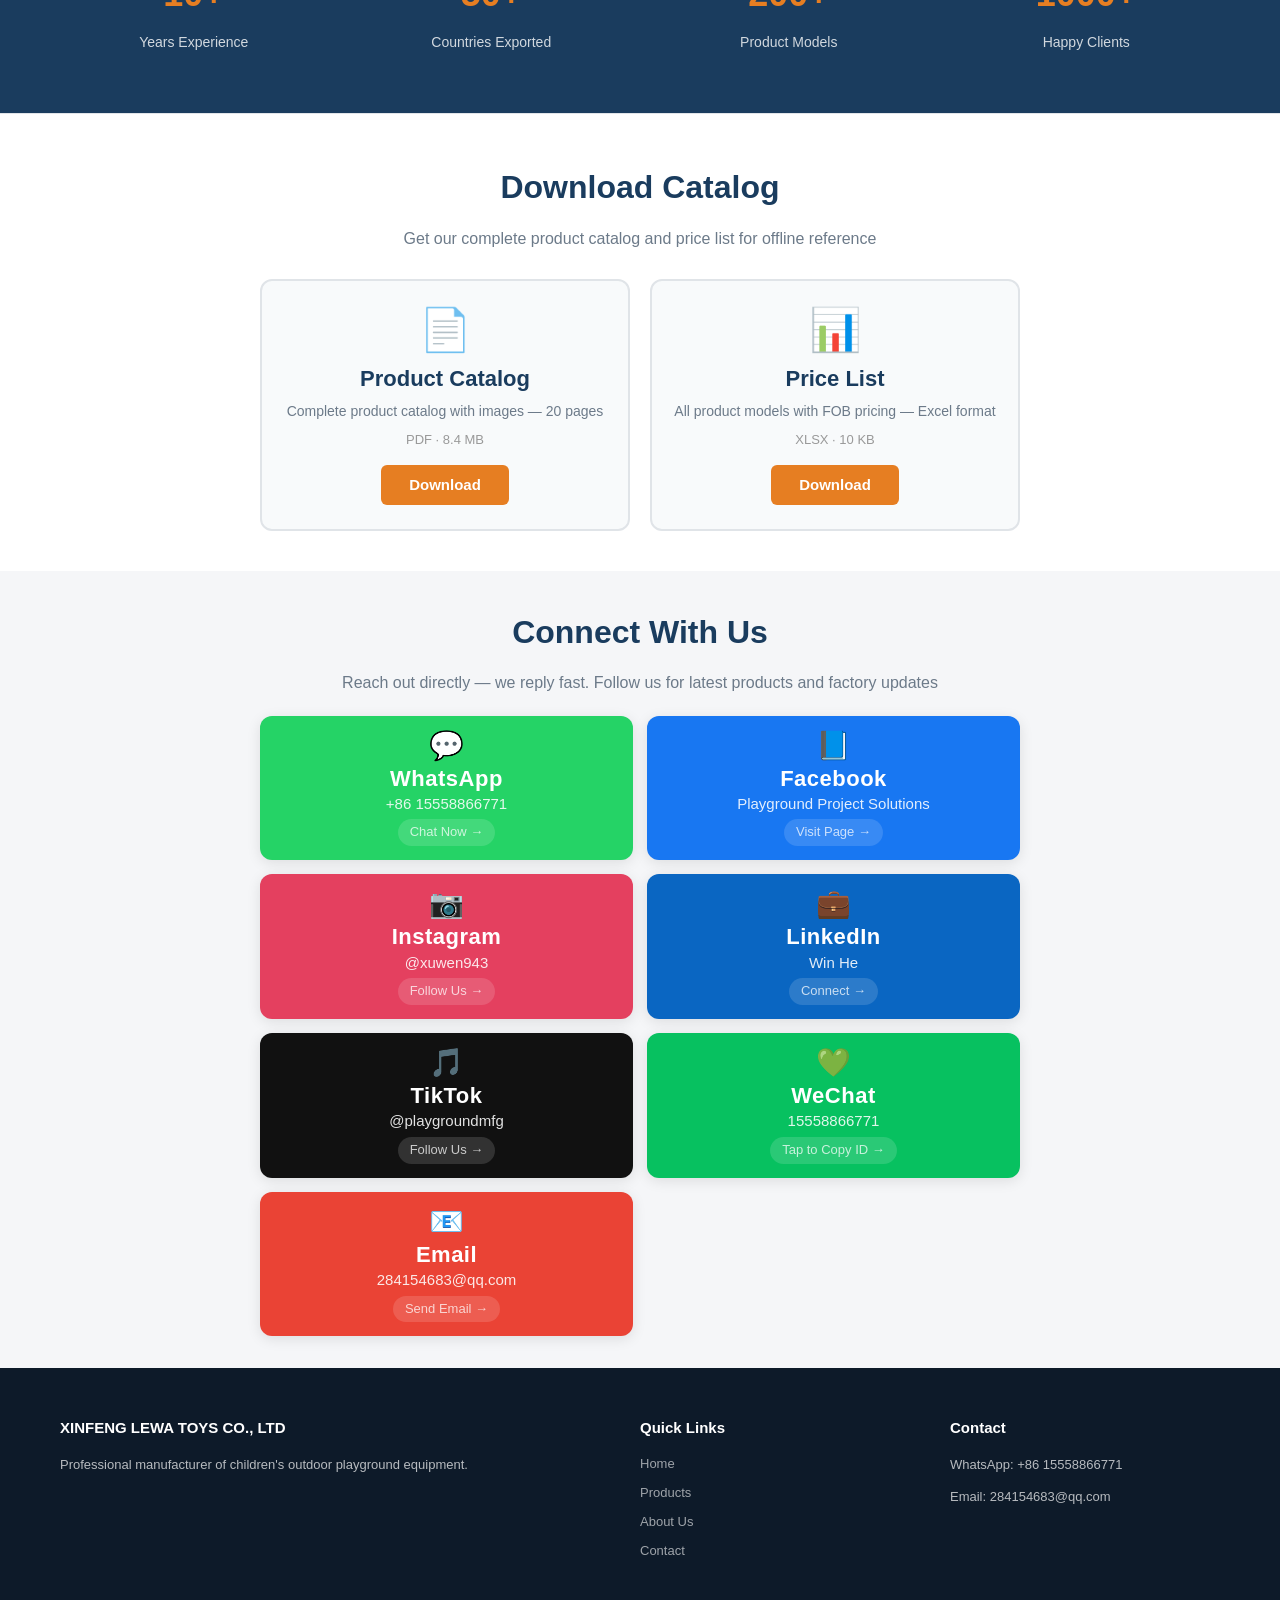
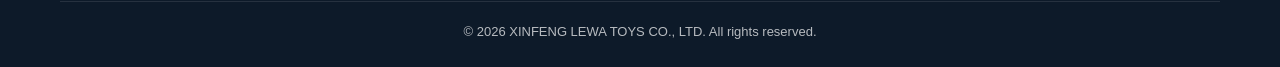
==== commit 19cb3d49: "Use original XLS file (with images) for price list download" ====
--- a/about.html
+++ b/about.html
@@ -116,7 +116,7 @@
         <div class="download-size">PDF &middot; 8.4 MB</div>
         <span class="download-btn">Download</span>
       </a>
-      <a href="downloads/All_Products_Price_List.xlsx" class="download-card" download>
+      <a href="downloads/All_Products_Price_List.xls" class="download-card" download>
         <div class="download-icon">📊</div>
         <div class="download-name">Price List</div>
         <div class="download-desc">All product models with FOB pricing &mdash; Excel format</div>
--- a/css/style.css
+++ b/css/style.css
@@ -550,6 +550,77 @@
 .copy-toast.show { opacity: 1; }
 
 /* ========================================
+   DOWNLOAD SECTION
+   ======================================== */
+.download-section {
+  padding: 48px 0 40px;
+  background: var(--white);
+  border-top: 1px solid var(--border);
+}
+.download-section .section-title {
+  margin-bottom: 28px;
+}
+.download-grid {
+  display: grid;
+  grid-template-columns: repeat(2, 1fr);
+  gap: 20px;
+  max-width: 760px;
+  margin: 0 auto;
+}
+.download-card {
+  display: block;
+  text-align: center;
+  text-decoration: none;
+  color: var(--text);
+  background: #f8fafb;
+  border: 2px solid var(--border);
+  border-radius: 12px;
+  padding: 28px 20px 24px;
+  transition: all 0.25s ease;
+  cursor: pointer;
+}
+.download-card:hover {
+  border-color: var(--accent);
+  box-shadow: 0 6px 24px rgba(0,0,0,0.1);
+  transform: translateY(-2px);
+}
+.download-card .download-icon {
+  font-size: 42px;
+  line-height: 1;
+  margin-bottom: 10px;
+}
+.download-card .download-name {
+  font-size: 22px;
+  font-weight: 700;
+  color: var(--primary);
+  margin-bottom: 6px;
+}
+.download-card .download-desc {
+  font-size: 14px;
+  color: var(--text-light);
+  margin-bottom: 8px;
+  line-height: 1.4;
+}
+.download-card .download-size {
+  font-size: 13px;
+  color: #999;
+  margin-bottom: 14px;
+}
+.download-card .download-btn {
+  display: inline-block;
+  background: var(--accent);
+  color: #fff;
+  padding: 8px 28px;
+  border-radius: 6px;
+  font-size: 15px;
+  font-weight: 600;
+  transition: background 0.2s ease;
+}
+.download-card:hover .download-btn {
+  background: var(--accent-hover);
+}
+
+/* ========================================
    CONTACT PAGE FORM
    ======================================== */
 .contact-form-wrap {
@@ -678,6 +749,10 @@
   .social-card .social-name { font-size: 26px; }
   .social-card .social-handle { font-size: 17px; }
 
+  .download-grid { grid-template-columns: 1fr; max-width: 400px; }
+  .download-card { padding: 24px 16px 20px; }
+  .download-card .download-name { font-size: 20px; }
+
   .product-grid { grid-template-columns: repeat(auto-fill, minmax(150px, 1fr)); gap: 12px; }
   .cat-grid { grid-template-columns: repeat(2, 1fr); gap: 12px; }
 }
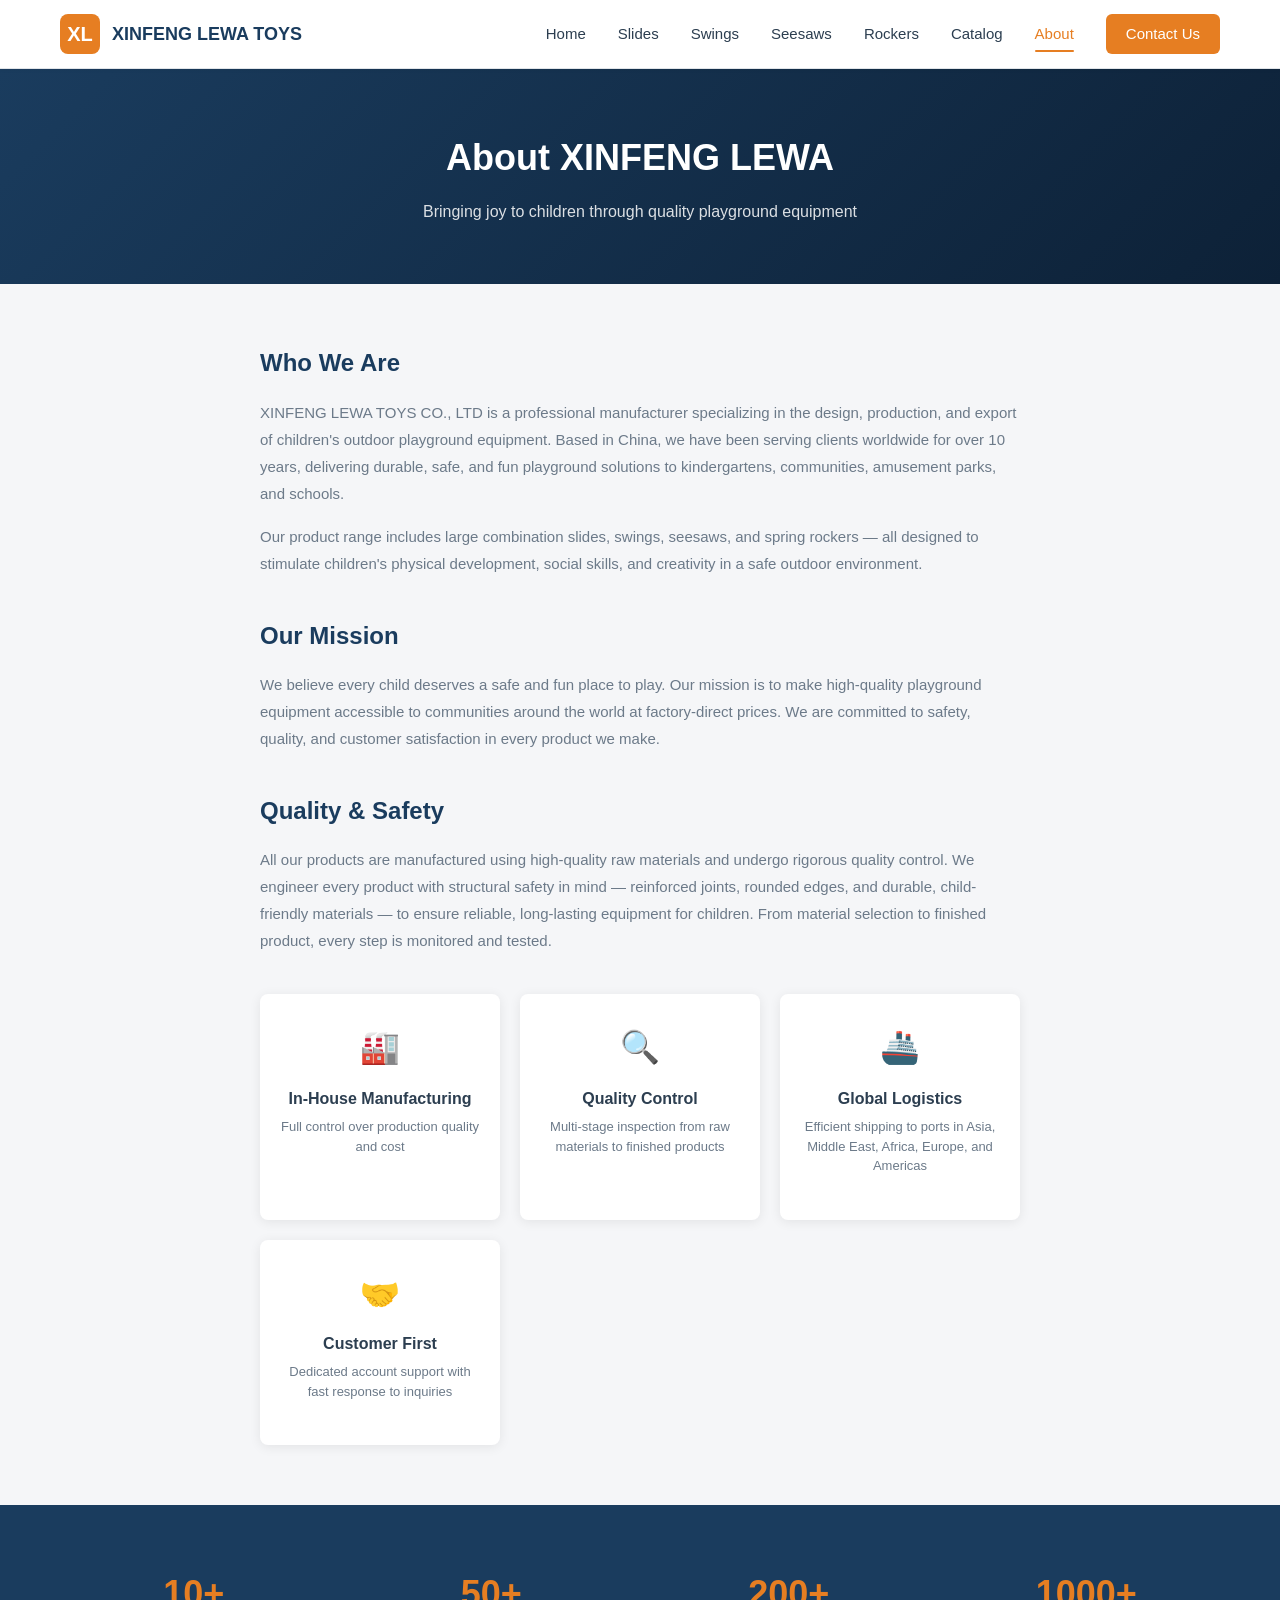
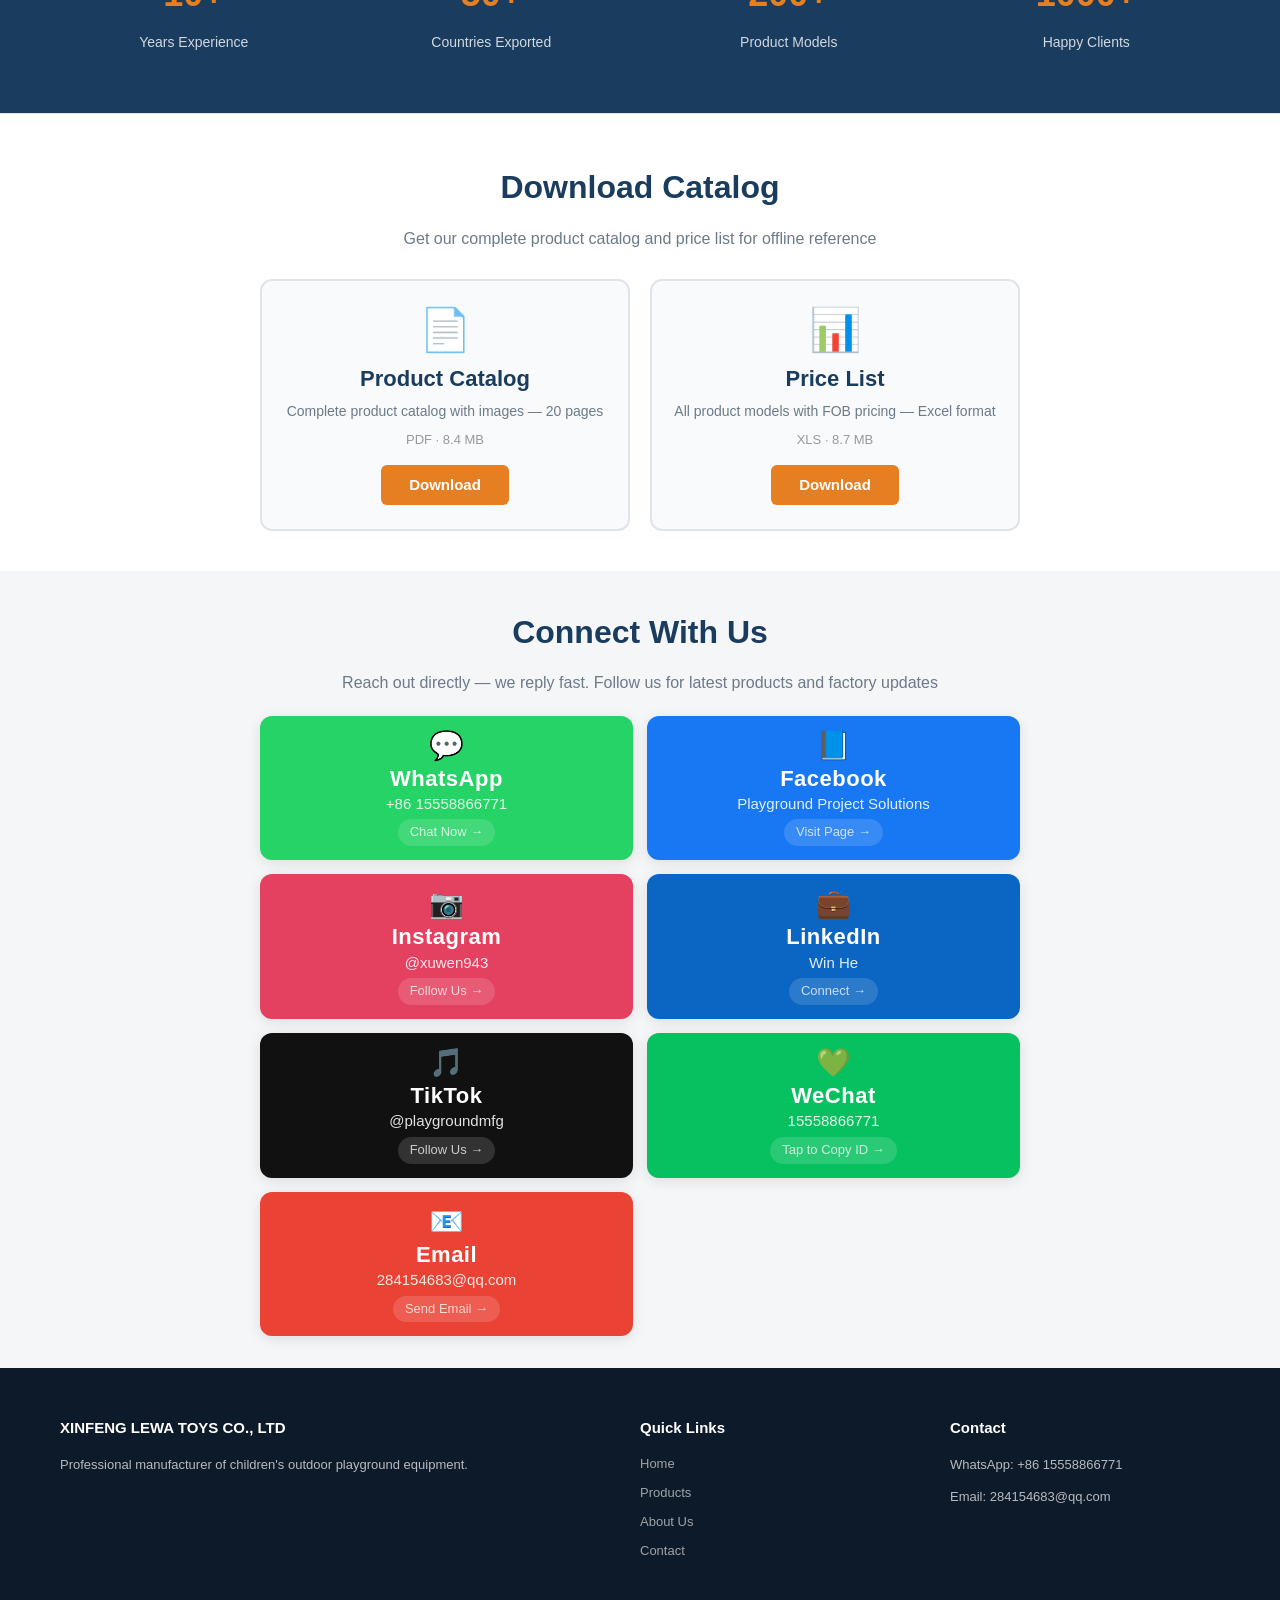
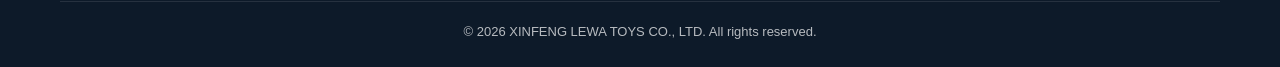
==== commit 2e1cec31: "SEO optimization: add meta descriptions, descriptive alt tags, sitemap.xml" ====
--- a/about.html
+++ b/about.html
@@ -5,7 +5,7 @@
 <meta name="viewport" content="width=device-width, initial-scale=1.0">
 <meta name="description" content="About XINFENG LEWA TOYS CO., LTD - China-based manufacturer of children's playground equipment with 10+ years of experience.">
 <title>About Us | XINFENG LEWA TOYS</title>
-<link rel="stylesheet" href="css/style.css?v=20260719">
+<link rel="stylesheet" href="css/style.css?v=20260720">
 </head>
 <body>
 
@@ -120,7 +120,7 @@
         <div class="download-icon">📊</div>
         <div class="download-name">Price List</div>
         <div class="download-desc">All product models with FOB pricing &mdash; Excel format</div>
-        <div class="download-size">XLSX &middot; 10 KB</div>
+        <div class="download-size">XLS &middot; 8.7 MB</div>
         <span class="download-btn">Download</span>
       </a>
     </div>
